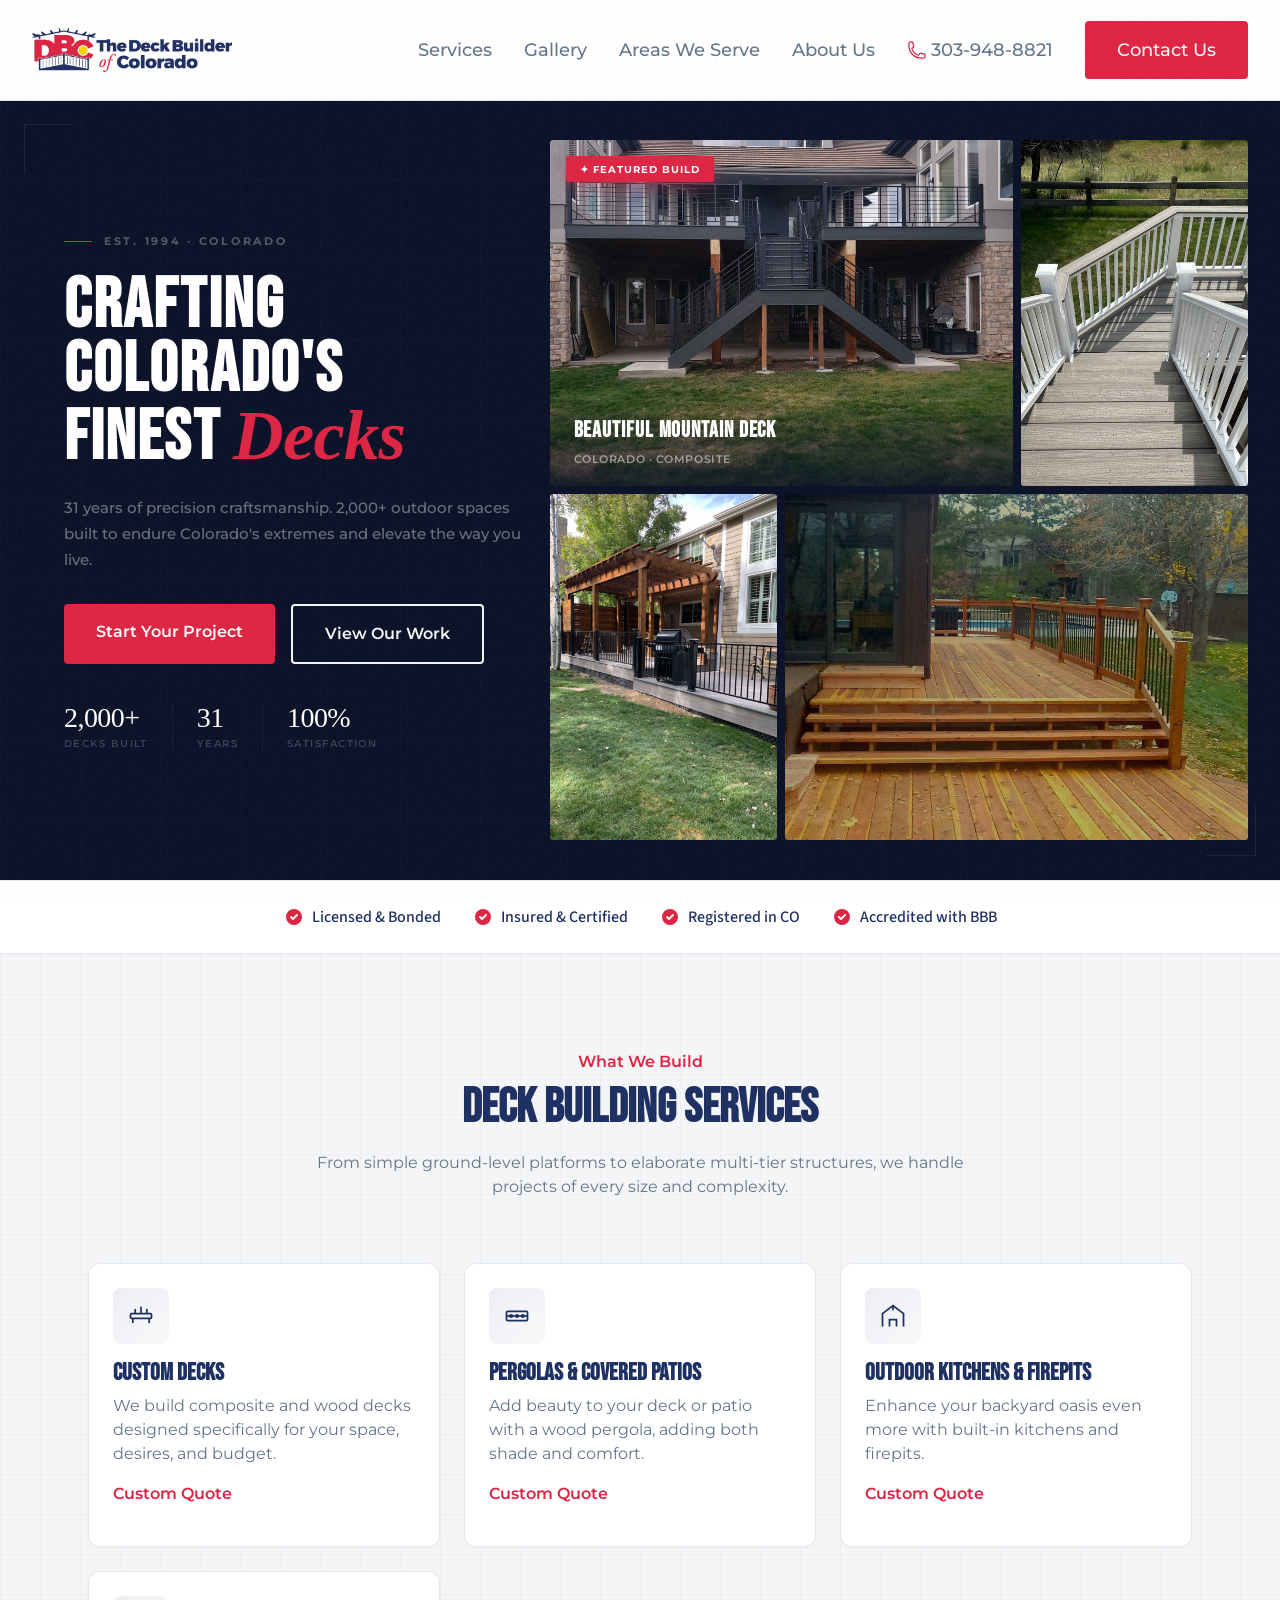
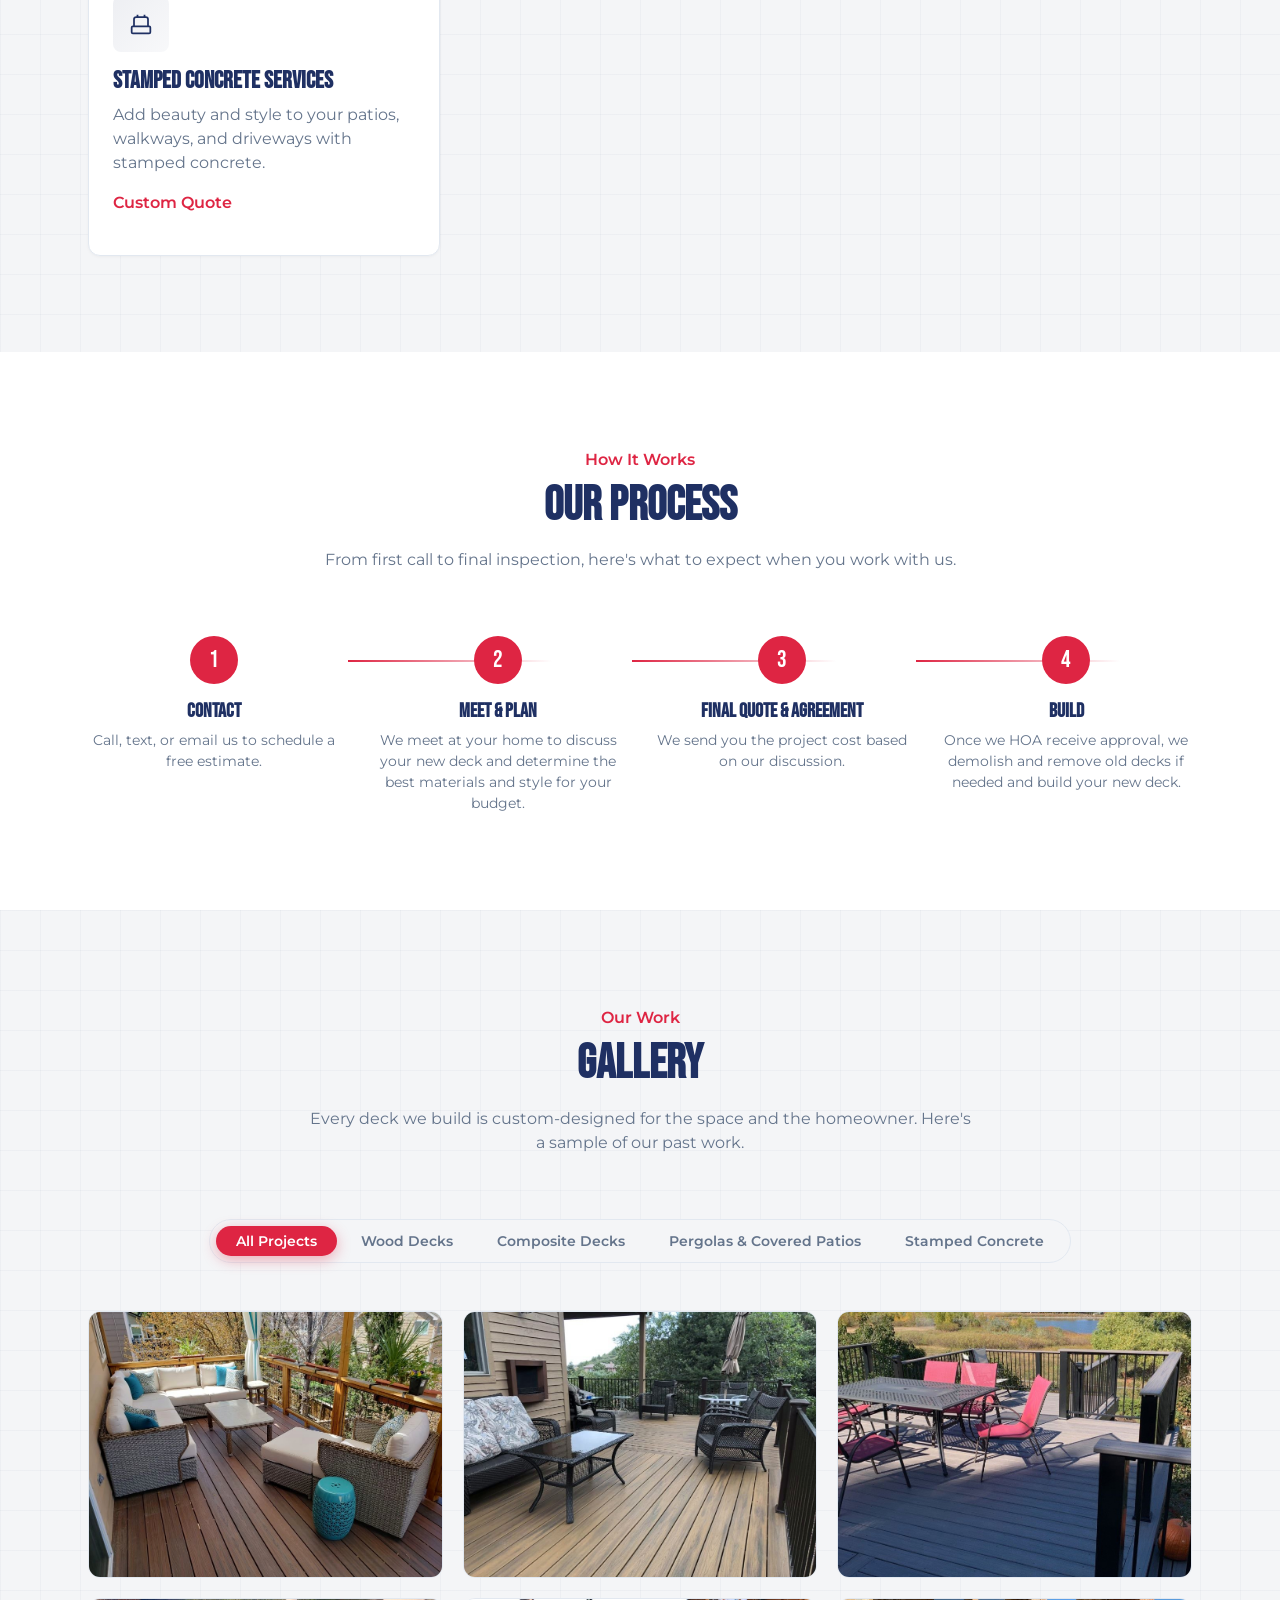
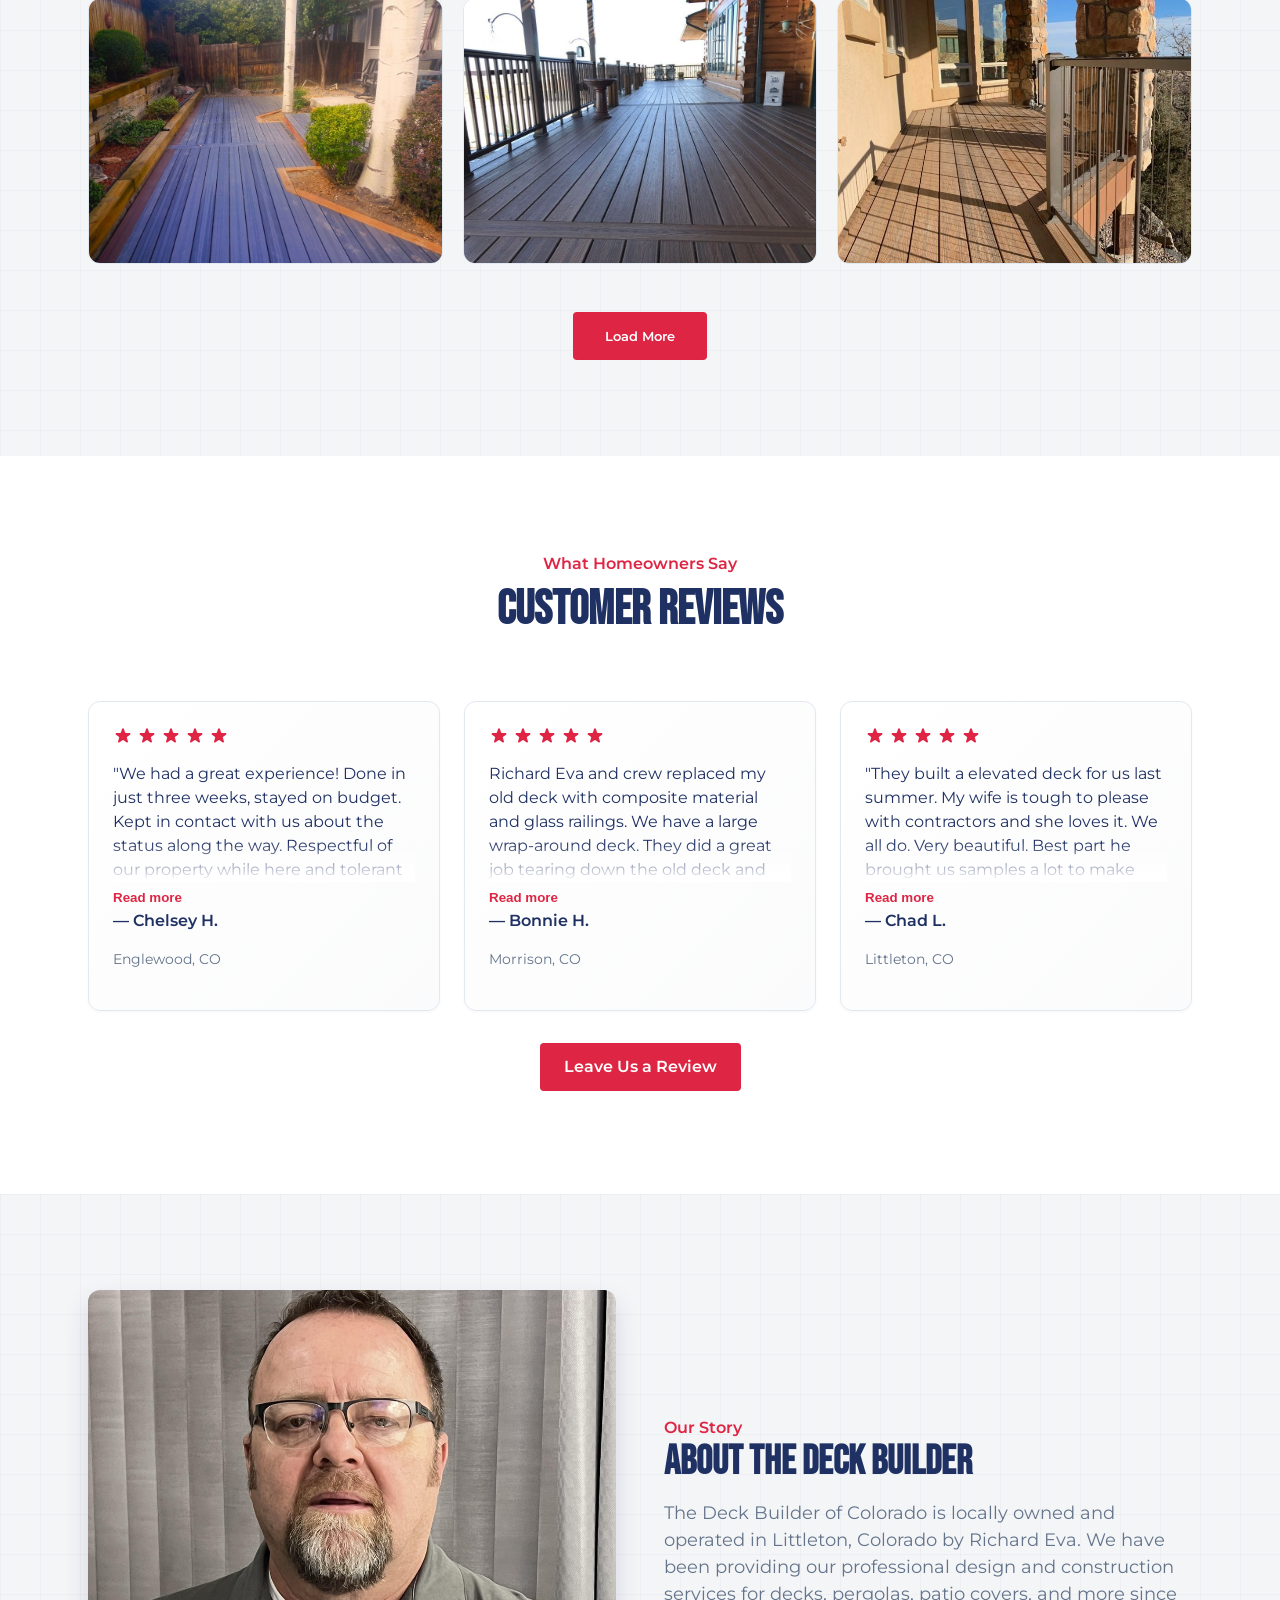
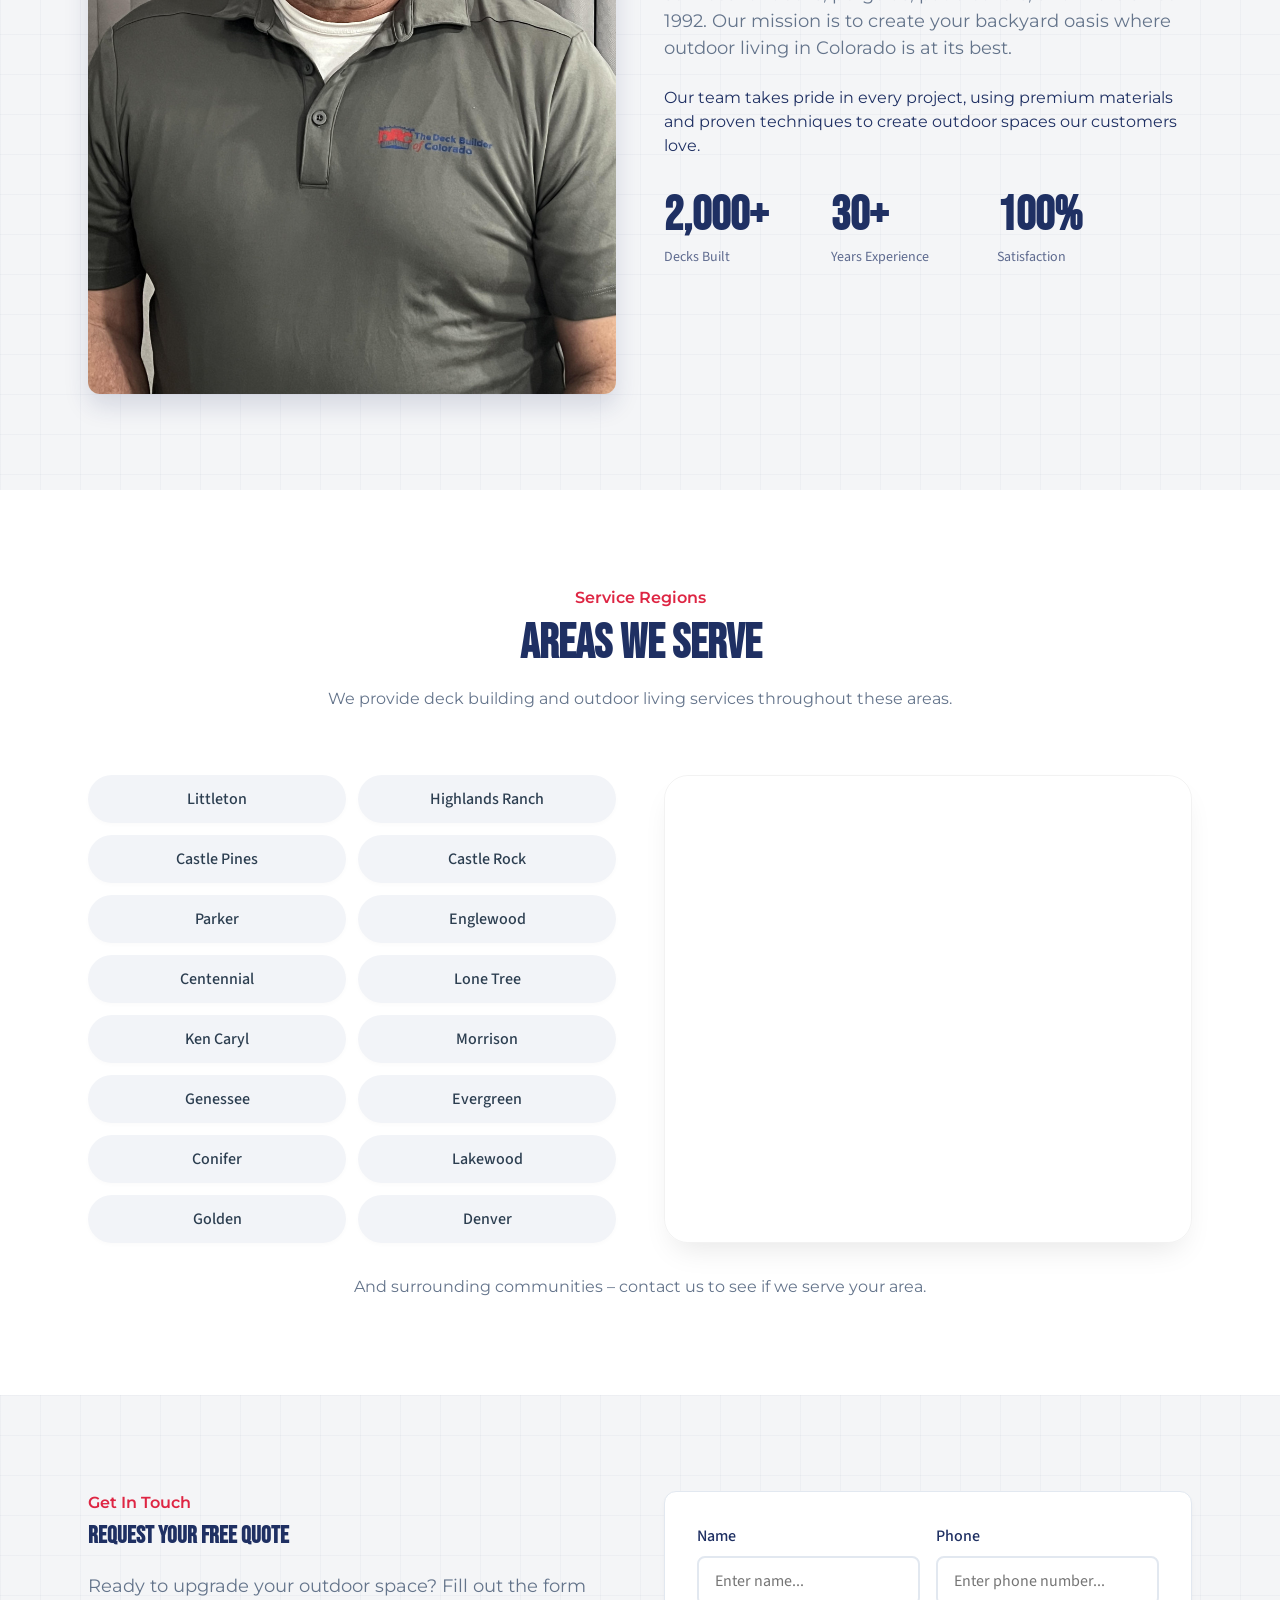
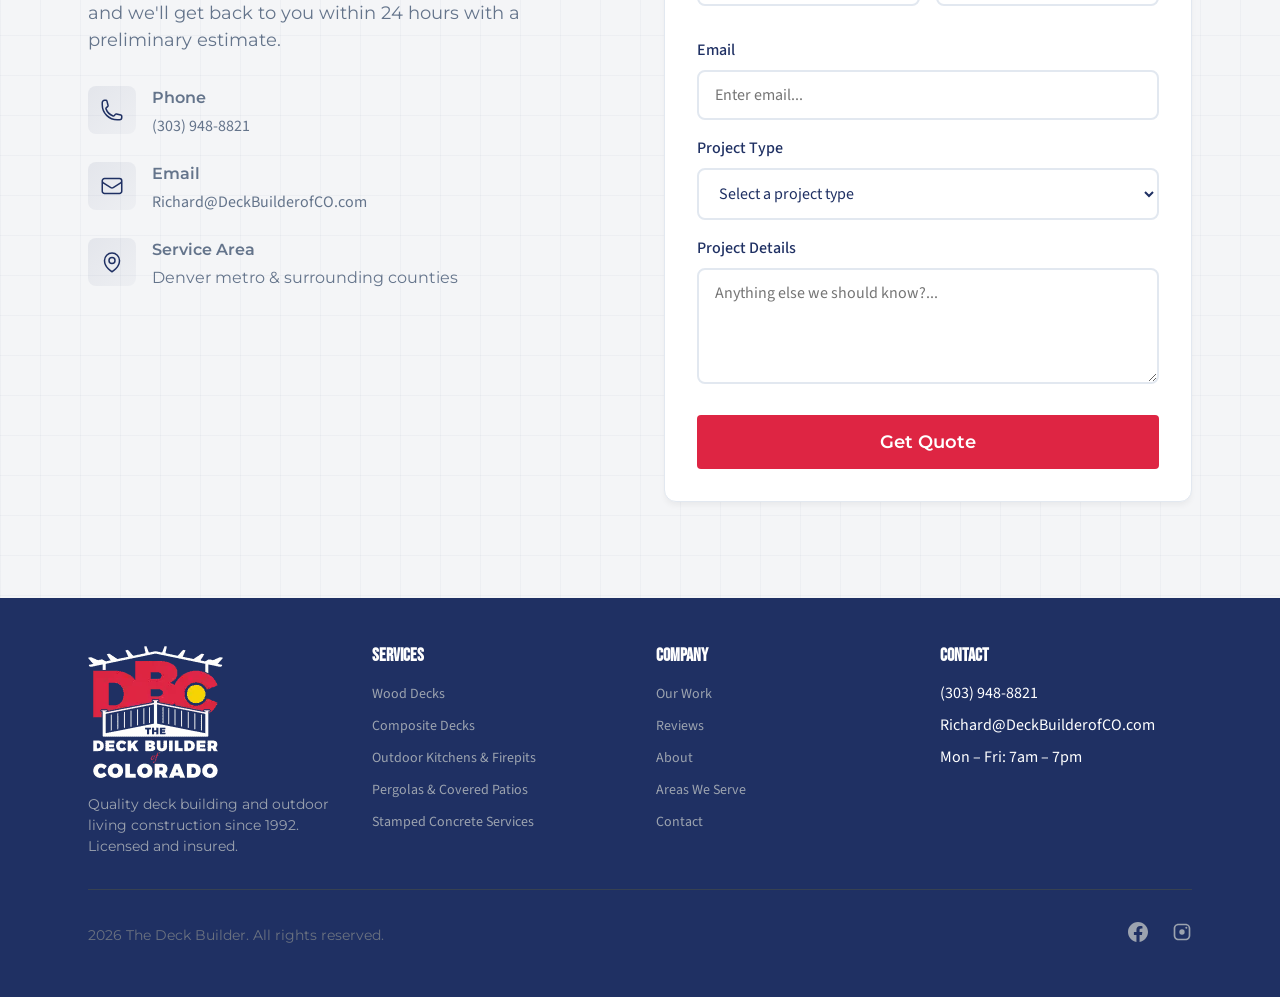
==== index.html @ 2708cd69 "work" ====
<!DOCTYPE html>
<html lang="en">

<head>
    <meta charset="UTF-8">
    <meta name="viewport" content="width=device-width, initial-scale=1.0">
    <title>The Deck Builder | Custom Deck Construction</title>

    <!-- Fonts -->
    <link rel="preconnect" href="https://fonts.googleapis.com">
    <link rel="preconnect" href="https://fonts.gstatic.com" crossorigin>
    <link
        href="https://fonts.googleapis.com/css2?family=Bebas+Neue&family=Source+Sans+3:wght@400;500;600;700&family=Montserrat:wght@100;200;300;400;500;600;700;800;900&display=swap"
        rel="stylesheet">

    <!-- Modular CSS -->
    <link rel="stylesheet" href="./css/base.css">
    <link rel="stylesheet" href="./css/components.css">
    <link rel="stylesheet" href="./css/layout.css">
    <link rel="stylesheet" href="./css/hero.css">

    <!-- Components -->
    <script src="./components/Navbar.js"></script>
    <script src="./components/Footer.js"></script>
    <script src="./components/Contact.js"></script>
    <script src="./components/Gallery.js"></script>
    <script src="./components/Testimonials.js"></script>

    <!-- Scripts -->
    <script src="./scripts/InitMobileMenuFunctionality.js"></script>
    <script src="./scripts/InitScrollAnimations.js"></script>
    <script src="./scripts/Projects.js"></script>
    <script src="./scripts/GalleryControls.js"></script>
    <script src="./scripts/TestimonialControls.js"></script>

    <!-- Google tag (gtag.js) -->
    <script async src="https://www.googletagmanager.com/gtag/js?id=AW-798596772"></script>
    <script>
        window.dataLayer = window.dataLayer || [];
        function gtag(){dataLayer.push(arguments);}
        gtag('js', new Date());

        gtag('config', 'AW-798596772');
    </script>

    <script src="./scripts/google_tags/ReportConversion.js"></script>
</head>

<body>
    <div class="noise-overlay" aria-hidden="true"></div>

    <site-navbar></site-navbar>

    <!-- ═══ GALLERY HERO ═══ -->
    <section class="hero">
        <div class="hero-corner hero-corner--tl"></div>
        <div class="hero-corner hero-corner--br"></div>

        <div class="hero-mobile-bg">
            <img src="../images/banner-COMPRESSED.jpg" alt="">
        </div>

        <div class="hero-left">
            <div class="hero-content">
                <p class="hero-tag">EST. 1994 · COLORADO</p>
                <h1>CRAFTING<br>COLORADO'S<br>FINEST <em>Decks</em></h1>
                <p class="hero-desc">31 years of precision craftsmanship. 2,000+ outdoor
                    spaces built to endure Colorado's extremes and elevate the way you live.</p>
                <div class="buttons">
                    <a href="#contact" class="btn-primary">Start Your Project</a>
                    <a href="#gallery" class="btn-secondary" id="view-our-work">View Our Work</a>

                    <!-- Show phone number on mobile -->
                    <a
                        href="tel:+13039488821" 
                        class="btn-secondary mobile-phone-cta"
                        onclick="return gtag_report_conversion('tel:+13039488821');"
                    >
                        303-948-8821
                    </a>
                </div>
                <div class="hero-stats">
                    <div class="hero-stat">
                        <span class="hero-stat-num">2,000+</span>
                        <span class="hero-stat-label">Decks Built</span>
                    </div>
                    <div class="hero-stat">
                        <span class="hero-stat-num">31</span>
                        <span class="hero-stat-label">Years</span>
                    </div>
                    <div class="hero-stat">
                        <span class="hero-stat-num">100%</span>
                        <span class="hero-stat-label">Satisfaction</span>
                    </div>
                </div>
            </div>
        </div>

        <!-- Right: Still Image Mosaic -->
        <div class="hero-gallery">
            <!-- 1 — Featured (wide, top-left) -->
            <div class="hero-gallery-item">
                <img src="./images/projects/compositedeck-project8.1.jpg" alt="Featured deck build" loading="eager">
                <div class="gallery-caption">
                    <h3>Beautiful Mountain Deck</h3>
                    <span>Colorado · Composite</span>
                </div>
            </div>

            <!-- 2 — Small top-right -->
            <div class="hero-gallery-item">
                <img src="./images/projects/wooddeck-project2.4.jpeg" alt="Outdoor living space" loading="eager">
                <div class="gallery-caption">
                    <h3>Beautiful White Deck</h3>
                    <span>Colorado</span>
                </div>
            </div>

            <!-- 3 — Small bottom-left -->
            <div class="hero-gallery-item">
                <img src="./images/projects/pergola-project1.1.jpeg" alt="Premium deck project" loading="eager">
                <div class="gallery-caption">
                    <h3>Cozy Pergola</h3>
                    <span>Colorado</span>
                </div>
            </div>

            <!-- 4 — Wide bottom-right -->
            <div class="hero-gallery-item">
                <img src="./images/projects/wooddeck-project4.1.jpg" alt="Multi-level deck" loading="eager">
                <div class="gallery-caption">
                    <h3>Beautiful Deck</h3>
                    <span>Colorado · Warm</span>
                </div>
            </div>
        </div>
    </section>

    <!-- Trust Bar -->
    <section class="trust-bar">
        <div class="container trust-bar-inner">
            <div class="trust-item"><svg fill="currentColor" viewBox="0 0 20 20">
                    <path fill-rule="evenodd"
                        d="M10 18a8 8 0 100-16 8 8 0 000 16zm3.707-9.293a1 1 0 00-1.414-1.414L9 10.586 7.707 9.293a1 1 0 00-1.414 1.414l2 2a1 1 0 001.414 0l4-4z"
                        clip-rule="evenodd" />
                </svg><span>Licensed &amp; Bonded</span></div>
            <div class="trust-item"><svg fill="currentColor" viewBox="0 0 20 20">
                    <path fill-rule="evenodd"
                        d="M10 18a8 8 0 100-16 8 8 0 000 16zm3.707-9.293a1 1 0 00-1.414-1.414L9 10.586 7.707 9.293a1 1 0 00-1.414 1.414l2 2a1 1 0 001.414 0l4-4z"
                        clip-rule="evenodd" />
                </svg><span>Insured & Certified</span></div>
            <div class="trust-item"><svg fill="currentColor" viewBox="0 0 20 20">
                    <path fill-rule="evenodd"
                        d="M10 18a8 8 0 100-16 8 8 0 000 16zm3.707-9.293a1 1 0 00-1.414-1.414L9 10.586 7.707 9.293a1 1 0 00-1.414 1.414l2 2a1 1 0 001.414 0l4-4z"
                        clip-rule="evenodd" />
                </svg><span>Registered in CO</span></div>
            <div class="trust-item"><svg fill="currentColor" viewBox="0 0 20 20">
                    <path fill-rule="evenodd"
                        d="M10 18a8 8 0 100-16 8 8 0 000 16zm3.707-9.293a1 1 0 00-1.414-1.414L9 10.586 7.707 9.293a1 1 0 00-1.414 1.414l2 2a1 1 0 001.414 0l4-4z"
                        clip-rule="evenodd" />
                </svg><span>Accredited with BBB</span></div>
        </div>
    </section>

    <!-- Services -->
    <section id="services" class="section section-pattern">
        <div class="container">
            <div class="section-header" data-animate>
                <p>What We Build</p>
                <h2>Deck Building Services</h2>
                <p>From simple ground-level platforms to elaborate multi-tier structures, we handle projects of every
                    size and complexity.</p>
            </div>
            <div class="services-grid">
                <div class="card" data-animate>
                    <div class="card-icon"><svg fill="none" stroke="currentColor" stroke-width="1.5"
                            viewBox="0 0 24 24">
                            <rect x="3" y="10" width="18" height="4" rx="1" />
                            <path d="M5 14v4M19 14v4M7 10V6M12 10V4M17 10V6" />
                        </svg></div>
                    <h3>Custom Decks</h3>
                    <p>We build composite and wood decks designed specifically for your space, desires, and budget.</p>
                    <p class="price">Custom Quote</p>
                </div>
                <div class="card" data-animate>
                    <div class="card-icon"><svg fill="none" stroke="currentColor" stroke-width="1.5"
                            viewBox="0 0 24 24">
                            <rect x="3" y="8" width="18" height="8" rx="1" />
                            <path d="M3 12h18" />
                            <circle cx="7" cy="12" r="1" />
                            <circle cx="12" cy="12" r="1" />
                            <circle cx="17" cy="12" r="1" />
                        </svg></div>
                    <h3>Pergolas & Covered Patios</h3>
                    <p>Add beauty to your deck or patio with a wood pergola, adding both shade and comfort.</p>
                    <p class="price">Custom Quote</p>
                </div>
                <div class="card" data-animate>
                    <div class="card-icon"><svg fill="none" stroke="currentColor" stroke-width="1.5"
                            viewBox="0 0 24 24">
                            <path d="M3 21V10l9-7 9 7v11" />
                            <path d="M9 21v-6h6v6" />
                            <path d="M12 3v4" />
                        </svg></div>
                    <h3>Outdoor Kitchens & Firepits</h3>
                    <p>Enhance your backyard oasis even more with built-in kitchens and firepits.</p>
                    <p class="price">Custom Quote</p>
                </div>
                <div class="card" data-animate>
                    <div class="card-icon"><svg fill="none" stroke="currentColor" stroke-width="1.5"
                            viewBox="0 0 24 24">
                            <rect x="4" y="14" width="16" height="6" rx="1" />
                            <path d="M6 14V8a2 2 0 012-2h8a2 2 0 012 2v6" />
                            <path d="M9 6V4M15 6V4" />
                        </svg></div>
                    <h3>Stamped Concrete Services</h3>
                    <p>Add beauty and style to your patios, walkways, and driveways with stamped concrete.</p>
                    <p class="price">Custom Quote</p>
                </div>
                
            </div>
        </div>
    </section>

    <!-- Process -->
    <section id="process" class="section bg-white">
        <div class="container">
            <div class="section-header" data-animate>
                <p>How It Works</p>
                <h2>Our Process</h2>
                <p>From first call to final inspection, here's what to expect when you work with us.</p>
            </div>
            <div class="process-grid">
                <div class="process-step" data-animate>
                    <div class="step-number">1</div>
                    <h3>Contact</h3>
                    <p>Call, text, or email us to schedule a free estimate.</p>
                </div>
                <div class="process-step" data-animate>
                    <div class="step-number">2</div>
                    <h3>Meet & Plan</h3>
                    <p>We meet at your home to discuss your new deck and determine the best materials and style for your budget.</p>
                </div>
                <div class="process-step" data-animate>
                    <div class="step-number">3</div>
                    <h3>Final Quote & Agreement</h3>
                    <p>We send you the project cost based on our discussion.</p>
                </div>
                <div class="process-step" data-animate>
                    <div class="step-number">4</div>
                    <h3>Build</h3>
                    <p>Once we HOA receive approval, we demolish and remove old decks if needed and build your new deck.</p>
                </div>
            </div>
        </div>
    </section>

     <site-gallery 
        filters="all" 
        gallery-title="Our Work" 
        gallery-subtitle="Gallery"
        gallery-description="Every deck we build is custom-designed for the space and the homeowner. Here's a sample of our past work."
    ></site-gallery>

    <!-- Testimonials -->
    <testimonial-section></testimonial-section>

    <!-- About -->
    <section id="about" class="section section-pattern">
        <div class="container">
            <div class="about-grid">
                <div class="about-image" data-animate>
                    <img src="./images/richard-eva.jpg"
                        alt="Team building a deck" loading="lazy">
                </div>
                <div class="about-content" data-animate>
                    <p style="color:var(--accent);font-weight:600;">Our Story</p>
                    <h2 style="font-size:2.5rem;margin-bottom:1rem;">About The Deck Builder</h2>
                    <p style="font-size:1.125rem;color:var(--muted);margin-bottom:1.5rem;">
                        The Deck Builder of Colorado is locally owned and operated in Littleton, Colorado by Richard Eva. We have been providing
                        our professional design and construction services for decks, pergolas, patio covers, and more since 1992. Our mission is
                        to create your backyard oasis where outdoor living in Colorado is at its best.
                    </p>
                    <p>Our team takes pride in every project, using premium materials and proven techniques to create
                        outdoor spaces our customers love.</p>
                    <div class="stats stats--dark" style="justify-content:flex-start;margin-top:2rem;">
                        <div class="stat">
                            <div class="stat-number">2,000+</div>
                            <div class="stat-label">Decks Built</div>
                        </div>
                        <div class="stat">
                            <div class="stat-number">30+</div>
                            <div class="stat-label">Years Experience</div>
                        </div>
                        <div class="stat">
                            <div class="stat-number">100%</div>
                            <div class="stat-label">Satisfaction</div>
                        </div>
                    </div>
                </div>
            </div>
        </div>
    </section>

    <!-- Areas We Serve -->
    <section id="areas" class="section bg-white">
        <div class="container">
            <div class="section-header" data-animate>
                <p>Service Regions</p>
                <h2>Areas We Serve</h2>
                <p>We provide deck building and outdoor living services throughout these areas.</p>
            </div>
            <div class="areas-grid">
                <!-- Left column: location pills -->
                <div class="areas-list" data-animate>
                    <div class="area-item">Littleton</div>
                    <div class="area-item">Highlands Ranch</div>
                    <div class="area-item">Castle Pines</div>
                    <div class="area-item">Castle Rock</div>
                    <div class="area-item">Parker</div>
                    <div class="area-item">Englewood</div>
                    <div class="area-item">Centennial</div>
                    <div class="area-item">Lone Tree</div>
                    <div class="area-item">Ken Caryl</div>
                    <div class="area-item">Morrison</div>
                    <div class="area-item">Genessee</div>
                    <div class="area-item">Evergreen</div>
                    <div class="area-item">Conifer</div>
                    <div class="area-item">Lakewood</div>
                    <div class="area-item">Golden</div>
                    <div class="area-item">Denver</div>
                </div>
                <!-- Right column: map -->
                <div class="map-container" data-animate>
                    <iframe src="https://www.google.com/maps/d/embed?mid=1ZStWlYzusBwDp-_UAPpujmpU2DP-GTk&ehbc=2E312F&noprof=1" allowfullscreen loading="lazy"></iframe>
                </div>
            </div>
            <p class="text-center text-muted" style="margin-top:2rem;">And surrounding communities – contact us to see if we serve your area.</p>
        </div>
    </section>

    <!-- Contact -->
    <section id="contact" class="section section-pattern">
        <site-contact></site-contact>
    </section>

    <site-footer></site-footer>
</body>

</html>
---- css/base.css ----
/* ============================================================
   BASE.CSS — Variables, Reset, Typography
   ============================================================ */

:root {
    --bg: #F4F5F7;
    --fg: #1F3063;
    --muted: #64748B;
    --accent: #DE2543;
    --accent-hover: #B81E38;
    --card: #FFFFFF;
    --border: #E2E8F0;
    --blue-dark: #1F3063;
    --blue-darker: #0F1A3D;
    --red: #DE2543;

    --font-display: 'Bebas Neue', sans-serif;
    --font-body: 'Source Sans 3', sans-serif;
    --font-ui: 'Montserrat', sans-serif;
}

*,
*::before,
*::after {
    box-sizing: border-box;
    margin: 0;
    padding: 0;
}

html {
    scroll-behavior: smooth;
}

body {
    font-family: var(--font-body);
    background: var(--bg);
    color: var(--fg);
    line-height: 1.5;
    -webkit-font-smoothing: antialiased;
}

a {
    text-decoration: none;
    color: inherit;
}

img {
    max-width: 100%;
    display: block;
}

ul {
    list-style: none;
}

/* Typography */
h1,
h2,
h3,
h4 {
    font-family: var(--font-display);
    line-height: 1.1;
}

p {
    font-family: var(--font-ui);
}

/* Noise overlay */
.noise-overlay {
    position: fixed;
    inset: 0;
    pointer-events: none;
    z-index: 9999;
    opacity: 0.03;
    background-image: url("data:image/svg+xml,%3Csvg viewBox='0 0 256 256' xmlns='http://www.w3.org/2000/svg'%3E%3Cfilter id='noise'%3E%3CfeTurbulence type='fractalNoise' baseFrequency='0.9' numOctaves='4' stitchTiles='stitch'/%3E%3C/filter%3E%3Crect width='100%25' height='100%25' filter='url(%23noise)'/%3E%3C/svg%3E");
}

/* Patterns */
.grid-pattern {
    background-image: linear-gradient(rgba(255, 255, 255, .03) 1px, transparent 1px), linear-gradient(90deg, rgba(255, 255, 255, .03) 1px, transparent 1px);
    background-size: 50px 50px;
}

.section-pattern {
    background-image: linear-gradient(rgba(31, 48, 99, .03) 1px, transparent 1px), linear-gradient(90deg, rgba(31, 48, 99, .03) 1px, transparent 1px);
    background-size: 40px 40px;
}

/* Utilities */
.container {
    max-width: 1152px;
    margin: 0 auto;
    padding: 0 1rem;
}

@media (min-width: 640px) {
    .container {
        padding: 0 1.5rem;
    }
}

.text-center {
    text-align: center;
}

.text-muted {
    color: var(--muted);
}

.bg-white {
    background-color: var(--card);
}

.relative {
    position: relative;
}

/* Scroll animation */
[data-animate] {
    opacity: 0;
}

[data-animate].visible {
    animation: fadeInUp .6s ease-out forwards;
}

@keyframes fadeInUp {
    from {
        opacity: 0;
        transform: translateY(30px);
    }

    to {
        opacity: 1;
        transform: translateY(0);
    }
}

@keyframes scaleIn {
    from {
        opacity: 0;
        transform: scale(.95);
    }

    to {
        opacity: 1;
        transform: scale(1);
    }
}
---- css/components.css ----
/* ============================================================
   COMPONENTS.CSS — Buttons, Cards, Forms, Modal, Stats
   ============================================================ */

/* --- Buttons --- */
.btn-primary,
.btn-secondary {
    display: inline-block;   /* add this */
    text-decoration: none;
    padding: 16px 32px;
    font-weight: 600;
    border-radius: 4px;
    transition: all .3s cubic-bezier(.4, 0, .2, 1);
    cursor: pointer;
    border: none;
    font-family: var(--font-ui);
}

.btn-primary {
    background: var(--red);
    color: #fff;
    position: relative;
    overflow: hidden;
}

.btn-primary::before {
    content: '';
    position: absolute;
    top: 0;
    left: -100%;
    width: 100%;
    height: 100%;
    background: linear-gradient(90deg, transparent, rgba(255, 255, 255, .2), transparent);
    transition: left .5s;
}

.btn-primary:hover {
    transform: translateY(-2px);
    box-shadow: 0 10px 40px rgba(222, 37, 67, .4);
}

.btn-primary:hover::before {
    left: 100%;
}

.btn-secondary {
    background: transparent;
    color: var(--bg);
    border: 2px solid var(--bg);
}

.btn-secondary:hover {
    background: var(--bg);
    color: var(--blue-dark);
    transform: translateY(-2px);
}

/* --- Card --- */
.card {
    background: var(--card);
    border: 1px solid var(--border);
    border-radius: .75rem;
    padding: 1.5rem;
    box-shadow: 0 1px 3px rgba(0, 0, 0, .04);
    transition: transform .3s ease, box-shadow .3s ease;
}

.card:hover {
    transform: translateY(-4px);
    box-shadow: 0 12px 24px rgba(31, 48, 99, .1);
}

.card-icon {
    width: 3.5rem;
    height: 3.5rem;
    border-radius: .5rem;
    background: linear-gradient(135deg, rgba(31, 48, 99, .08), rgba(31, 48, 99, .03));
    display: flex;
    align-items: center;
    justify-content: center;
    margin-bottom: 1rem;
}

.card-icon svg {
    width: 1.75rem;
    height: 1.75rem;
    color: var(--fg);
}

.card h3 {
    font-size: 1.5rem;
    margin-bottom: .5rem;
}

.card p {
    color: var(--muted);
    margin-bottom: 1rem;
}

.card .price {
    color: var(--accent);
    font-weight: 600;
}

/* --- Stats --- */
.stats {
    display: grid;
    grid-template-columns: repeat(3, 1fr);
    max-width: 500px;
    margin-top: 64px;
}

.stat-number {
    font-family: var(--font-display);
    font-size: 2.5rem;
    font-weight: 600;
    line-height: 1.1;
    color: var(--bg);
}

.stat-label {
    font-size: .875rem;
    opacity: .6;
    margin-top: 4px;
    color: var(--bg);
}

@media (min-width: 768px) {
    .stat-number {
        font-size: 3rem;
    }
}

/* Variant: dark text stats (About section) */
.stats--dark .stat-number,
.stats--dark .stat-label {
    color: var(--fg);
}

.stats--dark .stat-label {
    opacity: .7;
}

/* --- Form --- */
.quote-form {
    background: var(--card);
    border: 1px solid var(--border);
    border-radius: .75rem;
    padding: 1.5rem;
    box-shadow: 0 4px 6px -1px rgba(0, 0, 0, .05);
}

@media (min-width: 640px) {
    .quote-form {
        padding: 2rem;
    }
}

.form-row {
    display: grid;
    gap: 1rem;
    margin-bottom: 1rem;
}

@media (min-width: 640px) {
    .form-row {
        grid-template-columns: 1fr 1fr;
    }
}

.form-group {
    margin-bottom: 1rem;
}

.form-group label {
    display: block;
    font-weight: 500;
    margin-bottom: .5rem;
}

.form-input {
    width: 100%;
    padding: .75rem 1rem;
    border: 2px solid var(--border);
    border-radius: .5rem;
    background: var(--card);
    font-family: inherit;
    font-size: 1rem;
    color: var(--fg);
    transition: border-color .2s, box-shadow .2s;
}

.form-input:focus {
    outline: none;
    border-color: var(--fg);
    box-shadow: 0 0 0 3px rgba(31, 48, 99, .1);
}

.form-submit {
    width: 100%;
    padding: 1rem;
    font-size: 1.125rem;
    margin-top: .5rem;
}

.form-note {
    text-align: center;
    color: var(--muted);
    font-size: .875rem;
    margin-top: 1rem;
}

/* --- Modal --- */
.modal-overlay {
    position: fixed;
    inset: 0;
    z-index: 100;
    background: rgba(0, 0, 0, .5);
    display: none;
    align-items: center;
    justify-content: center;
    padding: 1rem;
}

.modal-overlay.active {
    display: flex;
}

.modal-content {
    background: var(--card);
    border-radius: .75rem;
    padding: 2rem;
    max-width: 28rem;
    width: 100%;
    text-align: center;
    animation: scaleIn .5s ease-out forwards;
}

.modal-icon {
    width: 4rem;
    height: 4rem;
    border-radius: 50%;
    background: #dcfce7;
    display: flex;
    align-items: center;
    justify-content: center;
    margin: 0 auto 1rem;
}

.modal-icon svg {
    width: 2rem;
    height: 2rem;
    color: #16a34a;
}

.modal-content h3 {
    font-size: 1.5rem;
    margin-bottom: .5rem;
}

.modal-content p {
    color: var(--muted);
    margin-bottom: 1.5rem;
}
---- css/layout.css ----
/* ============================================================
   LAYOUT.CSS — Nav, Mobile Menu, Section Shell, Trust Bar,
                Process, Testimonials, About, Areas, Contact, Footer
   ============================================================ */

/* --- Nav --- */
.nav {
    position: fixed;
    top: 0;
    left: 0;
    right: 0;
    z-index: 99;
    background: rgba(255, 255, 255, .95);
    backdrop-filter: blur(8px);
    border-bottom: 1px solid var(--border);
}

.nav-inner {
    display: flex;
    align-items: center;
    justify-content: space-between;
    height: 100px;
    max-width: 1600px;
    margin: 0 auto;
    padding: 0 2rem;
}

.logo {
    display: flex;
    align-items: center;
    gap: .5rem;
}

.logo img {
    width: 200px;
}

.nav-links {
    display: none;
    align-items: center;
    gap: 2rem;
    font-family: var(--font-ui);
}

.nav-links a {
    color: var(--muted);
    font-weight: 500;
    font-size: 1.1rem;
    transition: color .2s;
}

.nav-links a:hover {
    color: var(--fg);
}

.nav-phone {
    display: flex;
    align-items: center;
    gap: .25rem;
    font-weight: 500;
    font-size: 1.1rem;
}

.nav-phone svg {
    width: 1.25rem;
    height: 1.25rem;
    color: var(--accent);
}

@media (min-width: 1200px) {
    .nav-links {
        display: flex;
    }
    .mobile-menu-btn {
        display: none;
    }
    .mobile-menu {
        display: none;
    }
    .mobile-menu-btn {
        display: none !important;
    }
}

/* Dropdown */
.dropdown {
    position: relative;
    display: inline-block;
}

.dropdown-content {
    display: none;
    position: absolute;
    top: 100%;
    left: 0;
    background: var(--card);
    min-width: 220px;
    border: 1px solid var(--border);
    border-radius: .5rem;
    box-shadow: 0 8px 16px rgba(0, 0, 0, .1);
    padding: .5rem 0;
    z-index: 10;
}

.dropdown-content a {
    display: block;
    padding: .5rem 1rem;
    font-size: 1rem;
    color: var(--fg);
}

.dropdown-content a:hover {
    background: rgba(31, 48, 99, .05);
}

.dropdown:hover .dropdown-content {
    display: block;
}

/* Mobile menu button */
.mobile-menu-btn {
    display: block;
    padding: .5rem;
    border-radius: .5rem;
    background: transparent;
    border: none;
    cursor: pointer;
}

.mobile-menu-btn svg {
    width: 1.5rem;
    height: 1.5rem;
    color: var(--fg);
}

/* Mobile menu panel */
.mobile-menu {
    position: fixed;
    top: 0;
    right: 0;
    bottom: 0;
    width: 18rem;
    background: #fff;
    z-index: 99;
    box-shadow: -10px 0 25px rgba(0, 0, 0, .1);
    padding: 1.5rem;
    transform: translateX(100%);
    transition: transform .3s ease;
}

.mobile-menu.open {
    transform: translateX(0);
}

.mobile-menu-close {
    position: absolute;
    top: 1rem;
    right: 1rem;
    padding: .5rem;
    border-radius: .5rem;
    background: transparent;
    border: none;
    cursor: pointer;
}

.mobile-menu-close svg {
    width: 1.5rem;
    height: 1.5rem;
    color: var(--fg);
}

.mobile-menu nav {
    margin-top: 3rem;
    display: flex;
    flex-direction: column;
    gap: 1rem;
}

.mobile-menu nav a {
    padding: .5rem 0;
    border-bottom: 1px solid var(--border);
    font-size: 1.125rem;
    display: block;
}

/* --- Section Shell --- */
.section {
    padding: 4rem 0;
}

@media (min-width: 640px) {
    .section {
        padding: 6rem 0;
    }
}

.section-header {
    text-align: center;
    margin-bottom: 3rem;
}

@media (min-width: 640px) {
    .section-header {
        margin-bottom: 4rem;
    }
}

.section-header>p:first-child {
    color: var(--accent);
    font-weight: 600;
    margin-bottom: .5rem;
}

.section-header h2 {
    font-size: 2.5rem;
    margin-bottom: 1rem;
}

@media (min-width: 640px) {
    .section-header h2 {
        font-size: 3rem;
    }
}

.section-header>p:last-child {
    color: var(--muted);
    max-width: 42rem;
    margin: 0 auto;
}

/* --- Trust Bar --- */
.trust-bar {
    background: #fff;
    border-top: 1px solid var(--border);
    border-bottom: 1px solid var(--border);
    padding: 1.5rem 0;
}

.trust-bar-inner {
    display: flex;
    flex-wrap: wrap;
    justify-content: center;
    gap: 2rem;
}

@media (max-width: 900px) {
    .trust-bar {
        display: none;
    }
}

.trust-item {
    display: flex;
    align-items: center;
    gap: .5rem;
    font-weight: 500;
    color: var(--fg);
}

.trust-item svg {
    width: 1.25rem;
    height: 1.25rem;
    color: var(--accent);
}

/* --- Services Grid --- */
.services-grid {
    display: grid;
    gap: 1.5rem;
}

@media (min-width: 640px) {
    .services-grid {
        grid-template-columns: repeat(2, 1fr);
    }
}

@media (min-width: 1024px) {
    .services-grid {
        grid-template-columns: repeat(3, 1fr);
    }
}

/* --- Gallery --- */

/* Filter bar: unified pill container */
.filter-bar {
    display: flex;
    flex-wrap: wrap;
    justify-content: center;
    gap: .25rem;
    margin-bottom: 3rem;
    padding: .375rem;
    background: var(--bg);
    border: 1px solid var(--border);
    border-radius: 9999px;
    width: fit-content;
    margin-left: auto;
    margin-right: auto;
}

.filter-btn {
    padding: .5rem 1.25rem;
    border-radius: 9999px;
    font-family: var(--font-ui);
    font-size: .875rem;
    font-weight: 600;
    border: none;
    background: transparent;
    color: var(--muted);
    cursor: pointer;
    transition: background .25s ease, color .25s ease, box-shadow .25s ease;
    white-space: nowrap;
    line-height: 1;
}

.filter-btn.active {
    background: var(--accent);
    color: #fff;
    box-shadow: 0 4px 14px rgba(222, 37, 67, .35);
}

.filter-btn:hover:not(.active) {
    color: var(--fg);
    background: rgba(31, 48, 99, .07);
}

/* Load more */
.gallery-load-more button {
    margin: 3rem auto 0;
    display: block;
}

/* ── Uniform gallery grid ── */
.gallery-grid {
    display: grid;
    grid-template-columns: 1fr;
    gap: 1.25rem;
}

@media (min-width: 640px) {
    .gallery-grid {
        grid-template-columns: repeat(2, 1fr);
    }
}

@media (min-width: 1024px) {
    .gallery-grid {
        grid-template-columns: repeat(3, 1fr);
    }
}

/* ── Gallery item base ── */
.gallery-item {
    cursor: pointer;
    overflow: hidden;
    border-radius: .75rem;
    background: var(--card);
    border: 1px solid var(--border);
    position: relative;
    transition: transform .3s, box-shadow .3s;
}

.gallery-item:hover {
    transform: translateY(-4px);
    box-shadow: 0 12px 28px rgba(31, 48, 99, .12);
}

/* ── Image wrapper ── */
.gallery-img-wrapper {
    aspect-ratio: 4/3;
    overflow: hidden;
    background: #e2e8f0;
}

.gallery-img-wrapper img {
    width: 100%;
    height: 100%;
    object-fit: cover;
    transition: transform .45s ease;
}

.gallery-item:hover img {
    transform: scale(1.07);
}

/* ── Overlay info panel ── */
.gallery-info {
    position: absolute;
    bottom: 0;
    left: 0;
    right: 0;
    padding: 1.25rem 1.25rem 1rem;
    background: linear-gradient(
        to top,
        rgba(15, 26, 61, .88) 0%,
        rgba(15, 26, 61, .5)  55%,
        transparent           100%
    );
    color: #fff;
    opacity: 0;
    transform: translateY(6px);
    transition: opacity .3s ease, transform .3s ease;
}

.gallery-item:hover .gallery-info {
    opacity: 1;
    transform: translateY(0);
}

.gallery-info h3 {
    font-size: 1.125rem;
    color: #fff;
    margin-bottom: .25rem;
}

.gallery-meta {
    display: flex;
    justify-content: space-between;
    font-size: .875rem;
    color: rgba(255, 255, 255, .7);
}

/* --- Process --- */
.process-grid {
    display: grid;
    gap: 2rem;
}

@media (min-width: 640px) {
    .process-grid {
        grid-template-columns: repeat(2, 1fr);
    }
}

@media (min-width: 1024px) {
    .process-grid {
        grid-template-columns: repeat(4, 1fr);
    }
}

.process-step {
    text-align: center;
    position: relative;
}

.process-step::after {
    content: '';
    position: absolute;
    top: 24px;
    left: calc(100% + 8px);
    width: calc(100% - 48px);
    height: 2px;
    background: linear-gradient(90deg, var(--accent), transparent);
    display: none;
}

@media (min-width: 1024px) {
    .process-step:not(:last-child)::after {
        display: block;
    }
}

.step-number {
    width: 3rem;
    height: 3rem;
    border-radius: 50%;
    background: var(--accent);
    color: #fff;
    font-family: var(--font-display);
    font-size: 1.5rem;
    display: flex;
    align-items: center;
    justify-content: center;
    margin: 0 auto 1rem;
}

.process-step h3 {
    font-size: 1.25rem;
    margin-bottom: .5rem;
}

.process-step p {
    color: var(--muted);
    font-size: .875rem;
}

/* --- Testimonials --- */
.testimonials-grid {
    display: grid;
    gap: 1.5rem;
}

@media (min-width: 768px) {
    .testimonials-grid {
        grid-template-columns: repeat(3, 1fr);
    }
}

.testimonial-card {
    background: linear-gradient(135deg, var(--card), rgba(31, 48, 99, .02));
    border: 1px solid var(--border);
    border-radius: .75rem;
    padding: 1.5rem;
    box-shadow: 0 1px 3px rgba(0, 0, 0, .04);
    transition: transform .3s, box-shadow .3s;
}

.testimonial-card:hover {
    transform: translateY(-4px);
    box-shadow: 0 12px 24px rgba(31, 48, 99, .1);
}

.stars {
    display: flex;
    gap: .25rem;
    margin-bottom: 1rem;
}

.stars svg {
    width: 1.25rem;
    height: 1.25rem;
    color: var(--accent);
}

.testimonial-card p {
    margin-bottom: 1rem;
}

.testimonial-card .author {
    font-weight: 600;
}

.testimonial-card .location {
    color: var(--muted);
    font-size: .875rem;
}
.testimonial-card .review-text {
    max-height: 120px;
    overflow: hidden;
    transition: max-height .4s ease;
    position: relative;
}

/* subtle fade at bottom */
.testimonial-card .review-text::after {
    content: "";
    position: absolute;
    bottom: 0;
    left: 0;
    right: 0;
    height: 40px;
    background: linear-gradient(to bottom, transparent, var(--card));
}

.testimonial-card.expanded .review-text {
    max-height: 1000px;
}

.testimonial-card.expanded .review-text::after {
    display: none;
}

.read-more-btn {
    background: none;
    border: none;
    color: var(--accent);
    font-weight: 600;
    cursor: pointer;
    padding: 0;
    margin-top: .5rem;
}

.testimonial-cta {
    text-align: center;
    margin-top: 2rem;
}

.leave-review-btn {
    display: inline-block;
    padding: 0.75rem 1.5rem;
    font-weight: 600;
}

/* --- About --- */
.about-grid {
    display: grid;
    gap: 3rem;
    align-items: center;
}

@media (min-width: 768px) {
    .about-grid {
        grid-template-columns: 1fr 1fr;
    }
}

.about-image img {
    width: 100%;
    border-radius: .75rem;
    box-shadow: 0 12px 24px rgba(31, 48, 99, .15);
}

/* --- Areas --- */
.areas-grid {
    display: grid;
    gap: 3rem;
    align-items: stretch;        /* ensures both columns have equal height */
}

@media (min-width: 768px) {
    .areas-grid {
        grid-template-columns: 1fr 1fr;  /* left list, right map */
    }
}

/* Location list: exact two columns, consistent pill sizing */
.areas-list {
    display: grid;
    grid-template-columns: repeat(2, 1fr);  /* two equal columns */
    gap: 0.75rem;
}

/* On very small screens, switch to one column for readability */
@media (max-width: 480px) {
    .areas-list {
        grid-template-columns: 1fr;
    }
}

/* Pill styling (no icon) */
.area-item {
    background: #f2f4f8;
    color: #2c3e50;
    padding: 0.6rem 1rem;
    border-radius: 2rem;
    font-size: 1rem;
    font-weight: 500;
    transition: all 0.2s ease;
    box-shadow: 0 2px 4px rgba(0, 0, 0, 0.02);
    cursor: default;
    display: flex;
    align-items: center;
    justify-content: center;
    text-align: center;
    word-break: break-word;       /* allows long names to wrap */
    min-height: 48px;              /* gives a consistent base height */
}

.area-item:hover {
    background: #e6e9f0;
    transform: translateY(-2px);
    box-shadow: 0 8px 15px rgba(0, 0, 0, 0.05);
}

/* Map container - now fills the entire height of its grid cell */
.map-container {
    width: 100%;
    height: 100%;                  /* take full height of grid cell */
    border-radius: 1.5rem;
    overflow: hidden;
    box-shadow: 0 15px 30px -10px rgba(0, 0, 0, 0.1);
    border: 1px solid rgba(0, 0, 0, 0.05);
    transition: box-shadow 0.3s ease;
}

.map-container iframe {
    width: 100%;
    height: 100%;                  /* fill the container */
    border: 0;
    display: block;                /* remove extra space below iframe */
}

.map-container:hover {
    box-shadow: 0 20px 35px -8px rgba(0, 0, 0, 0.15);
}


/* --- Contact --- */
.contact-grid {
    display: grid;
    gap: 3rem;
    align-items: start;
}

@media (min-width: 1024px) {
    .contact-grid {
        grid-template-columns: 1fr 1fr;
    }
}

.contact-info h2 {
    font-size: 2.5rem;
    margin-bottom: 1.5rem;
}

@media (min-width: 640px) {
    .contact-info h2 {
        font-size: 3rem;
    }
}

.contact-info>p {
    color: var(--muted);
    font-size: 1.125rem;
    margin-bottom: 2rem;
}

.contact-item {
    display: flex;
    align-items: flex-start;
    gap: 1rem;
    margin-bottom: 1.5rem;
}

.contact-item .icon-box {
    width: 3rem;
    height: 3rem;
    border-radius: .5rem;
    background: linear-gradient(135deg, rgba(31, 48, 99, .08), rgba(31, 48, 99, .03));
    display: flex;
    align-items: center;
    justify-content: center;
    flex-shrink: 0;
}

.contact-item .icon-box svg {
    width: 1.5rem;
    height: 1.5rem;
    color: var(--fg);
}

.contact-item .label {
    font-weight: 600;
    margin-bottom: .25rem;
}

.contact-item a,
.contact-item p {
    color: var(--muted);
    font-size: 1rem;
    margin: 0;
}

.contact-item a:hover {
    color: var(--accent);
}

/* --- Footer --- */
.footer {
    background: var(--fg);
    color: #fff;
    padding: 3rem 0;
}

.footer-grid {
    display: grid;
    gap: 2rem;
    margin-bottom: 2rem;
}

@media (min-width: 640px) {
    .footer-grid {
        grid-template-columns: repeat(2, 1fr);
    }
}

@media (min-width: 1024px) {
    .footer-grid {
        grid-template-columns: repeat(4, 1fr);
    }
}

.footer-brand {
    display: flex;
    align-items: center;
    gap: .5rem;
    margin-bottom: 1rem;
}

.footer-brand svg {
    width: 2rem;
    height: 2rem;
    color: var(--accent);
}

.footer p {
    color: #9ca3af;
    font-size: .875rem;
}

.footer h4 {
    font-size: 1.125rem;
    margin-bottom: 1rem;
}

.footer ul li {
    margin-bottom: .5rem;
}

.footer ul a {
    color: #9ca3af;
    font-size: .875rem;
    transition: color .2s;
}

.footer ul a:hover {
    color: var(--accent);
}

.footer-bottom {
    border-top: 1px solid #374151;
    padding-top: 2rem;
    display: flex;
    flex-direction: column;
    align-items: center;
    gap: 1rem;
    text-align: center;
}

@media (min-width: 640px) {
    .footer-bottom {
        flex-direction: row;
        justify-content: space-between;
        text-align: left;
    }
}

.footer-bottom p {
    font-size: .875rem;
    color: #6b7280;
}

.social-links {
    display: flex;
    gap: 1.5rem;
}

.social-links a {
    color: #9ca3af;
    transition: color .2s;
}

.social-links a:hover {
    color: var(--accent);
}

.social-links svg {
    width: 1.25rem;
    height: 1.25rem;
}

/* --- About Hero --- */
.about-hero {
    background-color: var(--fg);
    min-height: 75vh;
    display: flex;
    align-items: center;
    justify-content: center;
    position: relative;
    overflow: hidden;
    text-align: center;
}

.about-hero-inner {
    max-width: 800px;
    margin: 0 auto;
    padding: 2rem 1rem;
}

/* Pill badge */
.about-hero-badge {
    display: inline-block;
    padding: .45rem 1.75rem;
    border-radius: 9999px;
    background: rgba(255, 255, 255, .12);
    border: 1px solid rgba(255, 255, 255, .22);
    color: #fff;
    font-family: var(--font-ui);
    font-weight: 600;
    font-size: .85rem;
    letter-spacing: .15em;
    backdrop-filter: blur(4px);
    -webkit-backdrop-filter: blur(4px);
}

.about-hero .wood-accent {
    margin: 1.25rem auto;
}

/* Title */
.about-hero-title {
    font-size: clamp(2.75rem, 7vw, 5rem);
    color: #fff;
    line-height: 1.05;
    margin-bottom: 1.25rem;
}

/* Subtitle */
.about-hero-subtitle {
    font-size: 1.2rem;
    max-width: 560px;
    margin: 0 auto;
    color: rgba(255, 255, 255, .82);
    line-height: 1.6;
}

/* Scroll indicator (mouse icon style) */
.about-hero-scroll {
    position: absolute;
    bottom: 2.25rem;
    left: 50%;
    transform: translateX(-50%);
    display: flex;
    flex-direction: column;
    align-items: center;
    gap: .6rem;
    color: rgba(255, 255, 255, .6);
    text-decoration: none;
    transition: color .3s ease;
}

.about-hero-scroll:hover {
    color: #fff;
}

.about-hero-scroll-label {
    font-family: var(--font-ui);
    font-size: .7rem;
    font-weight: 600;
    letter-spacing: .2em;
}

/* Dot inside the mouse icon bounces */
.about-hero-scroll .scroll-dot {
    animation: scrollBounce 2s ease-in-out infinite;
}

@keyframes scrollBounce {
    0%, 100% { cy: 8; opacity: 1; }
    50%      { cy: 18; opacity: .3; }
}

/* Fade in on load */
.about-hero-inner {
    animation: heroFadeUp .8s ease-out both;
}

.about-hero-scroll {
    animation: heroFadeUp .8s ease-out .4s both;
}

@keyframes heroFadeUp {
    from {
        opacity: 0;
        transform: translateX(-50%) translateY(18px);
    }
    to {
        opacity: 1;
        transform: translateX(-50%) translateY(0);
    }
}

/* The inner element doesn't need the translateX so override */
.about-hero-inner {
    animation-name: heroContentFadeUp;
}

@keyframes heroContentFadeUp {
    from {
        opacity: 0;
        transform: translateY(18px);
    }
    to {
        opacity: 1;
        transform: translateY(0);
    }
}

/* On small screens, reduce hero height a bit */
@media (max-width: 640px) {
    .about-hero {
        min-height: 65vh;
    }
    .about-hero-subtitle {
        font-size: 1.05rem;
    }
}
---- css/hero.css ----
/* ============================================================
   HERO.CSS — Still Gallery Mosaic Hero (FIXED)
   Requires: DM Serif Display added to Google Fonts link
   Add: family=DM+Serif+Display:ital@0;1
   ============================================================ */

.hero {
    position: relative;
    display: flex;
    flex-direction: column;
    height: calc(100vh - 100px);        /* subtract fixed nav height */
    max-height: 780px;                  /* 880 - 100 nav */
    min-height: 540px;                  /* 640 - 100 nav */
    margin-top: 100px;                  /* clear the fixed nav */
    overflow: hidden;
    background-color: #0B1228;
}

.hero::before {
    content: '';
    position: absolute;
    inset: 0;
    background-image:
        linear-gradient(rgba(255,255,255,.015) 1px, transparent 1px),
        linear-gradient(90deg, rgba(255,255,255,.015) 1px, transparent 1px);
    background-size: 80px 80px;
    z-index: 1;
    pointer-events: none;
}

@media (min-width: 1024px) {
    .hero {
        flex-direction: row;
    }

    /* ── Expandable panels with transitions ── */
    .hero-left {
        flex: 0.9;
        transition: flex .6s cubic-bezier(.25, .46, .45, .94);
    }

    .hero-gallery {
        flex: 1.35;                      /* starts wider — gallery gets more space */
        transition: flex .6s cubic-bezier(.25, .46, .45, .94);
    }

    /* Hover left → left grows slightly, right barely shrinks */
    .hero-left:hover {
        flex: 1.05;
    }
    .hero-left:hover ~ .hero-gallery {
        flex: 1.35;
    }

    /* Hover right → right grows, left shrinks */
    .hero-gallery:hover {
        flex: 1.35;
    }
    .hero:has(.hero-gallery:hover) .hero-left {
        flex: 0.85;
    }
}

/* Corner accents */
.hero-corner {
    position: absolute;
    width: 50px; height: 50px;
    z-index: 6;
    pointer-events: none;
    opacity: .08;
}
.hero-corner--tl { top: 1.5rem; left: 1.5rem; border-top: 1px solid #fff; border-left: 1px solid #fff; }
.hero-corner--br { bottom: 1.5rem; right: 1.5rem; border-bottom: 1px solid #fff; border-right: 1px solid #fff; }

/* ═══════════════════════════════════════════════
   LEFT — CONTENT
   ═══════════════════════════════════════════════ */
.hero-left {
    display: flex;
    align-items: center;
    padding: 40px 2rem 40px;
    position: relative;
    z-index: 5;
}

@media (min-width: 1024px) {
    .hero-left {
        padding: 40px 1.25rem 40px;
        padding-left: clamp(2.5rem, 5vw, 5rem);
    }
}

.hero-content { max-width: 580px; }

/* Staggered entrance */
.hero-content > * {
    opacity: 0;
    transform: translateY(24px);
    animation: heroFadeIn .8s cubic-bezier(.22,.61,.36,1) forwards;
}
.hero-content > *:nth-child(1) { animation-delay: .1s; }
.hero-content > *:nth-child(2) { animation-delay: .25s; }
.hero-content > *:nth-child(3) { animation-delay: .4s; }
.hero-content > *:nth-child(4) { animation-delay: .55s; }
.hero-content > *:nth-child(5) { animation-delay: .7s; }
.hero-content > *:nth-child(6) { animation-delay: .85s; }

@keyframes heroFadeIn {
    to { opacity: 1; transform: translateY(0); }
}

.hero-tag {
    display: inline-block;
    font-family: var(--font-ui);
    font-size: .68rem; font-weight: 700;
    letter-spacing: .25em;
    text-transform: uppercase;
    color: rgba(255,255,255,.3);
    margin-bottom: 1.5rem;
    position: relative;
    padding-left: 2.5rem;
}
.hero-tag::before {
    content: '';
    position: absolute;
    left: 0; top: 50%;
    width: 1.75rem; height: 1px;
    background: var(--accent);
}

.hero-content h1 {
    font-family: var(--font-display);
    font-size: clamp(3rem, 5.5vw, 5.2rem);
    line-height: .92;
    color: #fff;
    margin-bottom: 1.5rem;
    letter-spacing: .03em;
}
.hero-content h1 em {
    font-family: 'DM Serif Display', serif;
    font-style: italic;
    color: var(--accent);
    letter-spacing: -.01em;
}

.hero-desc {
    font-family: var(--font-ui);
    font-size: .95rem; line-height: 1.7;
    color: rgba(255,255,255,.4);
    max-width: 480px;
    margin-bottom: 2rem;
    font-weight: 500;
}

.buttons {
    display: flex;
    flex-wrap: wrap;
    gap: 1rem;
    margin-bottom: 2.5rem;
}

.hero-stats { display: flex; align-items: center; gap: 0; }

.hero-stat {
    display: flex; flex-direction: column;
    padding: 0 1.5rem;
    border-right: 1px solid rgba(255,255,255,.06);
}
.hero-stat:first-child { padding-left: 0; }
.hero-stat:last-child { border-right: none; }

.hero-stat-num {
    font-family: 'DM Serif Display', serif;
    font-size: 1.75rem; line-height: 1;
    color: #fff; letter-spacing: -.02em;
}
.hero-stat-label {
    font-family: var(--font-ui);
    font-size: .6rem; font-weight: 600;
    letter-spacing: .15em;
    text-transform: uppercase;
    color: rgba(255,255,255,.2);
    margin-top: .3rem;
}

/* ═══════════════════════════════════════════════
   RIGHT — STILL IMAGE MOSAIC
   ═══════════════════════════════════════════════ */
.hero-gallery {
    display: none;
    position: relative;
    overflow: hidden;
    z-index: 2;
}

@media (min-width: 1024px) {
    .hero-gallery {
        display: grid;
        grid-template-columns: 1fr 1fr 1fr;
        grid-template-rows: 1fr 1fr;
        gap: 8px;
        padding: 2.5rem 2rem 2.5rem 0;
    }
}

/* ── Gallery items ── */
.hero-gallery-item {
    position: relative;
    overflow: hidden;
    border-radius: .2rem;
}

.hero-gallery-item img {
    width: 100%; height: 100%;
    object-fit: cover;
    transition: transform .6s cubic-bezier(.25,.46,.45,.94);
}

.hero-gallery-item:hover img {
    transform: scale(1.03);
}

/* Grid placement */
.hero-gallery-item:nth-child(1) { grid-column: 1 / 3; grid-row: 1 / 2; }
.hero-gallery-item:nth-child(2) { grid-column: 3 / 4; grid-row: 1 / 2; }
.hero-gallery-item:nth-child(3) { grid-column: 1 / 2; grid-row: 2 / 3; }
.hero-gallery-item:nth-child(4) { grid-column: 2 / 4; grid-row: 2 / 3; }

/* Featured badge */
.hero-gallery-item:nth-child(1)::after {
    content: '✦  FEATURED BUILD';
    position: absolute;
    top: 1rem; left: 1rem;
    z-index: 4;
    background: var(--accent);
    color: #fff;
    padding: .35rem .9rem;
    border-radius: .15rem;
    font-family: var(--font-ui);
    font-size: .62rem; font-weight: 700;
    letter-spacing: .1em;
    text-transform: uppercase;
    box-shadow: 0 4px 16px rgba(222,37,67,.35);
}

/* ── Captions ── */
.gallery-caption {
    position: absolute;
    bottom: 0; left: 0; right: 0;
    padding: 1rem 1.15rem .85rem;
    background: linear-gradient(to top,
        rgba(11,18,40,.8),
        rgba(11,18,40,.35) 60%,
        transparent
    );
    z-index: 3;
    opacity: 0;
    transform: translateY(4px);
    transition: opacity .4s ease, transform .4s ease;
}

.hero-gallery-item:hover .gallery-caption {
    opacity: 1;
    transform: translateY(0);
}

.gallery-caption h3 {
    font-family: var(--font-display);
    font-size: 1.15rem;
    color: #fff;
    letter-spacing: .04em;
    margin-bottom: .15rem;
}

.gallery-caption span {
    font-family: var(--font-ui);
    font-size: .7rem; font-weight: 600;
    color: rgba(255,255,255,.5);
    letter-spacing: .05em;
    text-transform: uppercase;
}

/* Featured caption always visible */
.hero-gallery-item:nth-child(1) .gallery-caption {
    padding: 1.25rem 1.5rem 1rem;
    opacity: 1;
    transform: translateY(0);
}

.hero-gallery-item:nth-child(1) .gallery-caption h3 {
    font-size: 1.4rem;
}

/* ═══════════════════════════════════════════════
   SCROLL INDICATOR
   ═══════════════════════════════════════════════ */
.scroll-indicator {
    position: absolute;
    bottom: 2rem; left: 50%; transform: translateX(-50%);
    text-align: center;
    font-family: var(--font-ui);
    font-size: .6rem; font-weight: 700;
    letter-spacing: .25em;
    color: rgba(255,255,255,.15);
    z-index: 10;
    opacity: 0;
    animation: heroFadeIn .8s cubic-bezier(.22,.61,.36,1) 1.2s forwards;
}
.scroll-line {
    width: 1px; height: 28px; margin: 8px auto 0;
    background: linear-gradient(to bottom, rgba(255,255,255,.2), transparent);
    animation: scrollPulse 2.5s cubic-bezier(.4,0,.2,1) infinite;
}
@keyframes scrollPulse {
    0%, 100% { opacity: .2; transform: scaleY(1); }
    50%      { opacity: .7; transform: scaleY(1.4); }
}

/* ═══════════════════════════════════════════════
   MOBILE
   ═══════════════════════════════════════════════ */

.mobile-phone-cta {
    display: none;
}

@media (max-width: 1023px) {
    .hero { height: auto; min-height: calc(100vh - 100px); max-height: none; }
    .hero-left {
        text-align: center;
        justify-content: center;
        padding: 60px 1.5rem 80px;
    }
    .hero-content { margin: 0 auto; }
    .hero-tag { padding-left: 0; }
    .hero-tag::before { display: none; }
    .hero-desc { margin-left: auto; margin-right: auto; }
    .buttons { justify-content: center; }
    .hero-stats { justify-content: center; }
    .hero-corner { display: none; }

    .hero-mobile-bg {
        position: absolute; inset: 0; z-index: 0; overflow: hidden;
    }
    .hero-mobile-bg img {
        width: 100%; height: 100%; object-fit: cover;
        opacity: .1; filter: saturate(.4) contrast(1.1);
    }
    .hero-left { z-index: 2; }

    #view-our-work { display: none; }
    .mobile-phone-cta { display: inline; }
}

@media (min-width: 1024px) {
    .hero-mobile-bg { display: none; }
}

@media (max-width: 480px) {
    .hero-stats { flex-wrap: wrap; justify-content: center; gap: .5rem; }
    .hero-stat {
        padding: .6rem 1.25rem; border-right: none;
        border-bottom: 1px solid rgba(255,255,255,.04);
        align-items: center; flex-direction: row; gap: .75rem;
    }
    .hero-stat:last-child { border-bottom: none; }
}

@media (prefers-reduced-motion: reduce) {
    .hero-content > * { animation: none; opacity: 1; transform: none; }
    .scroll-line { animation: none; }
}
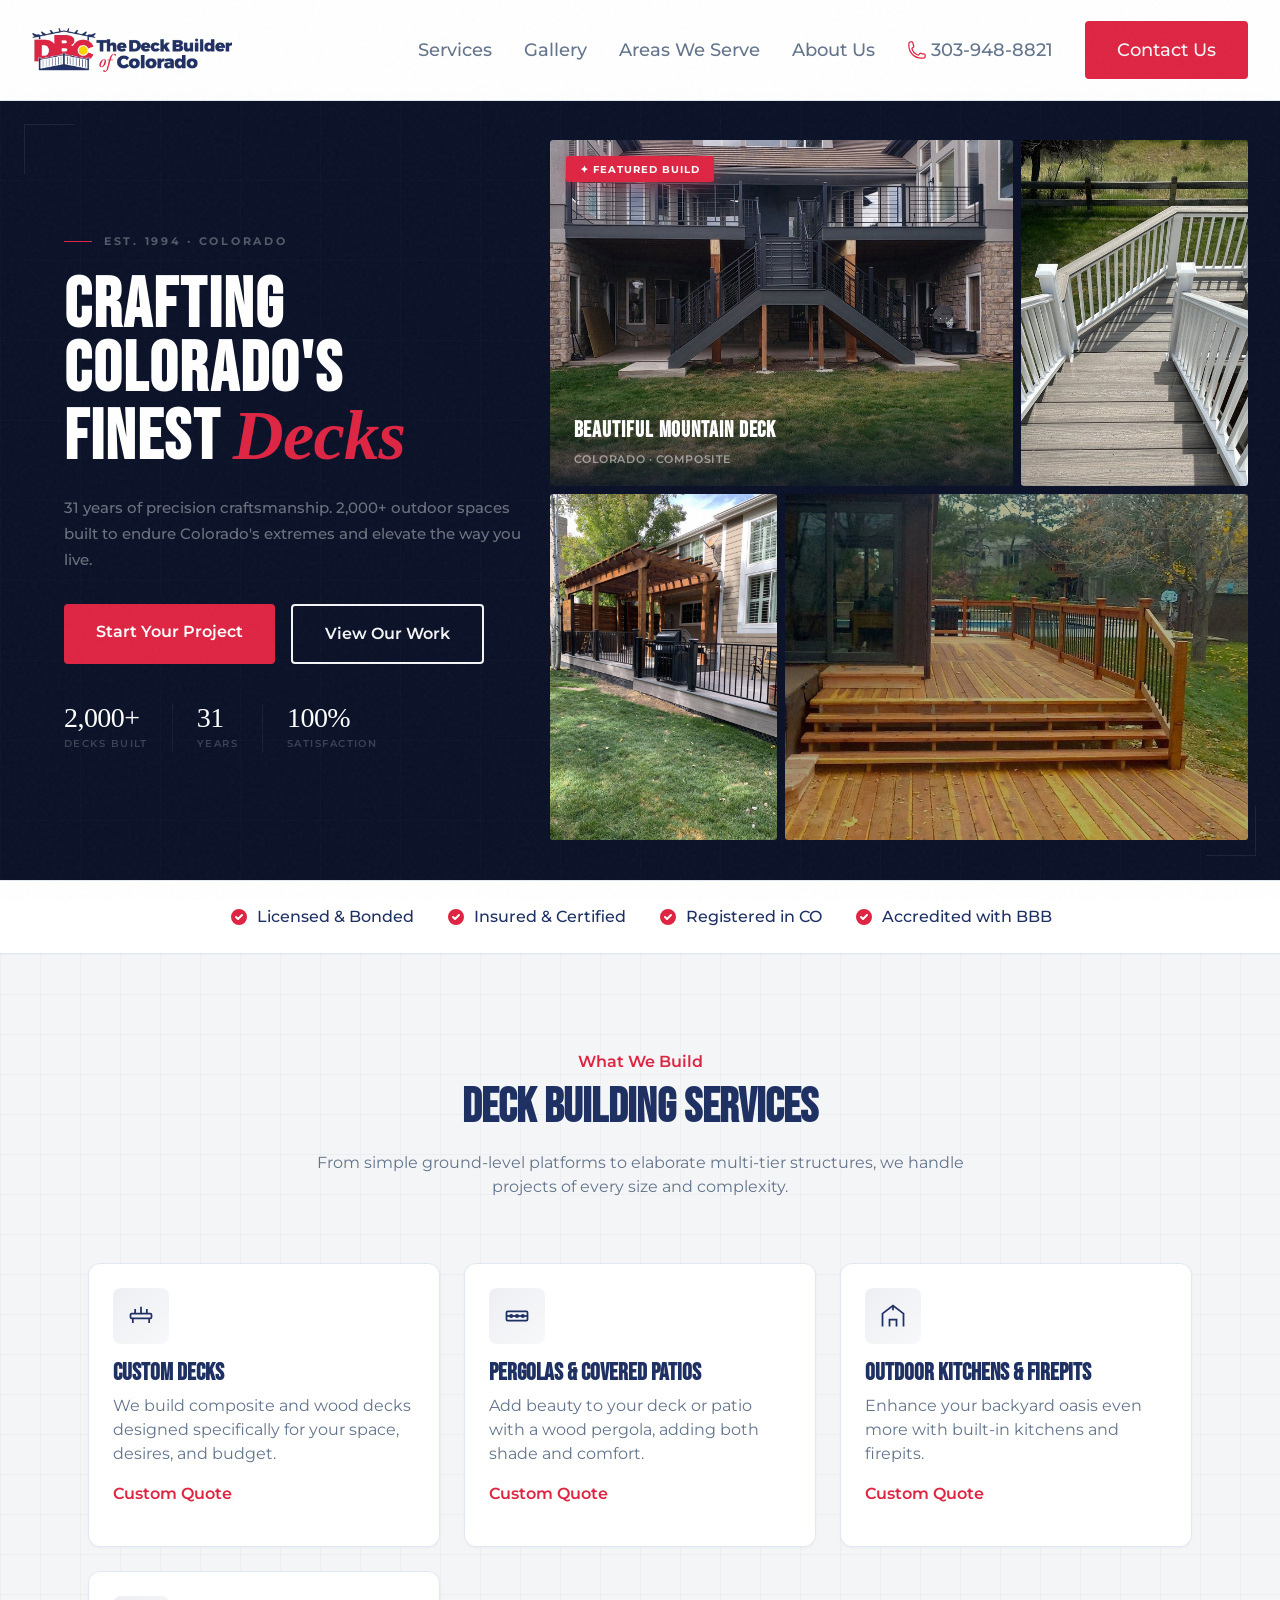
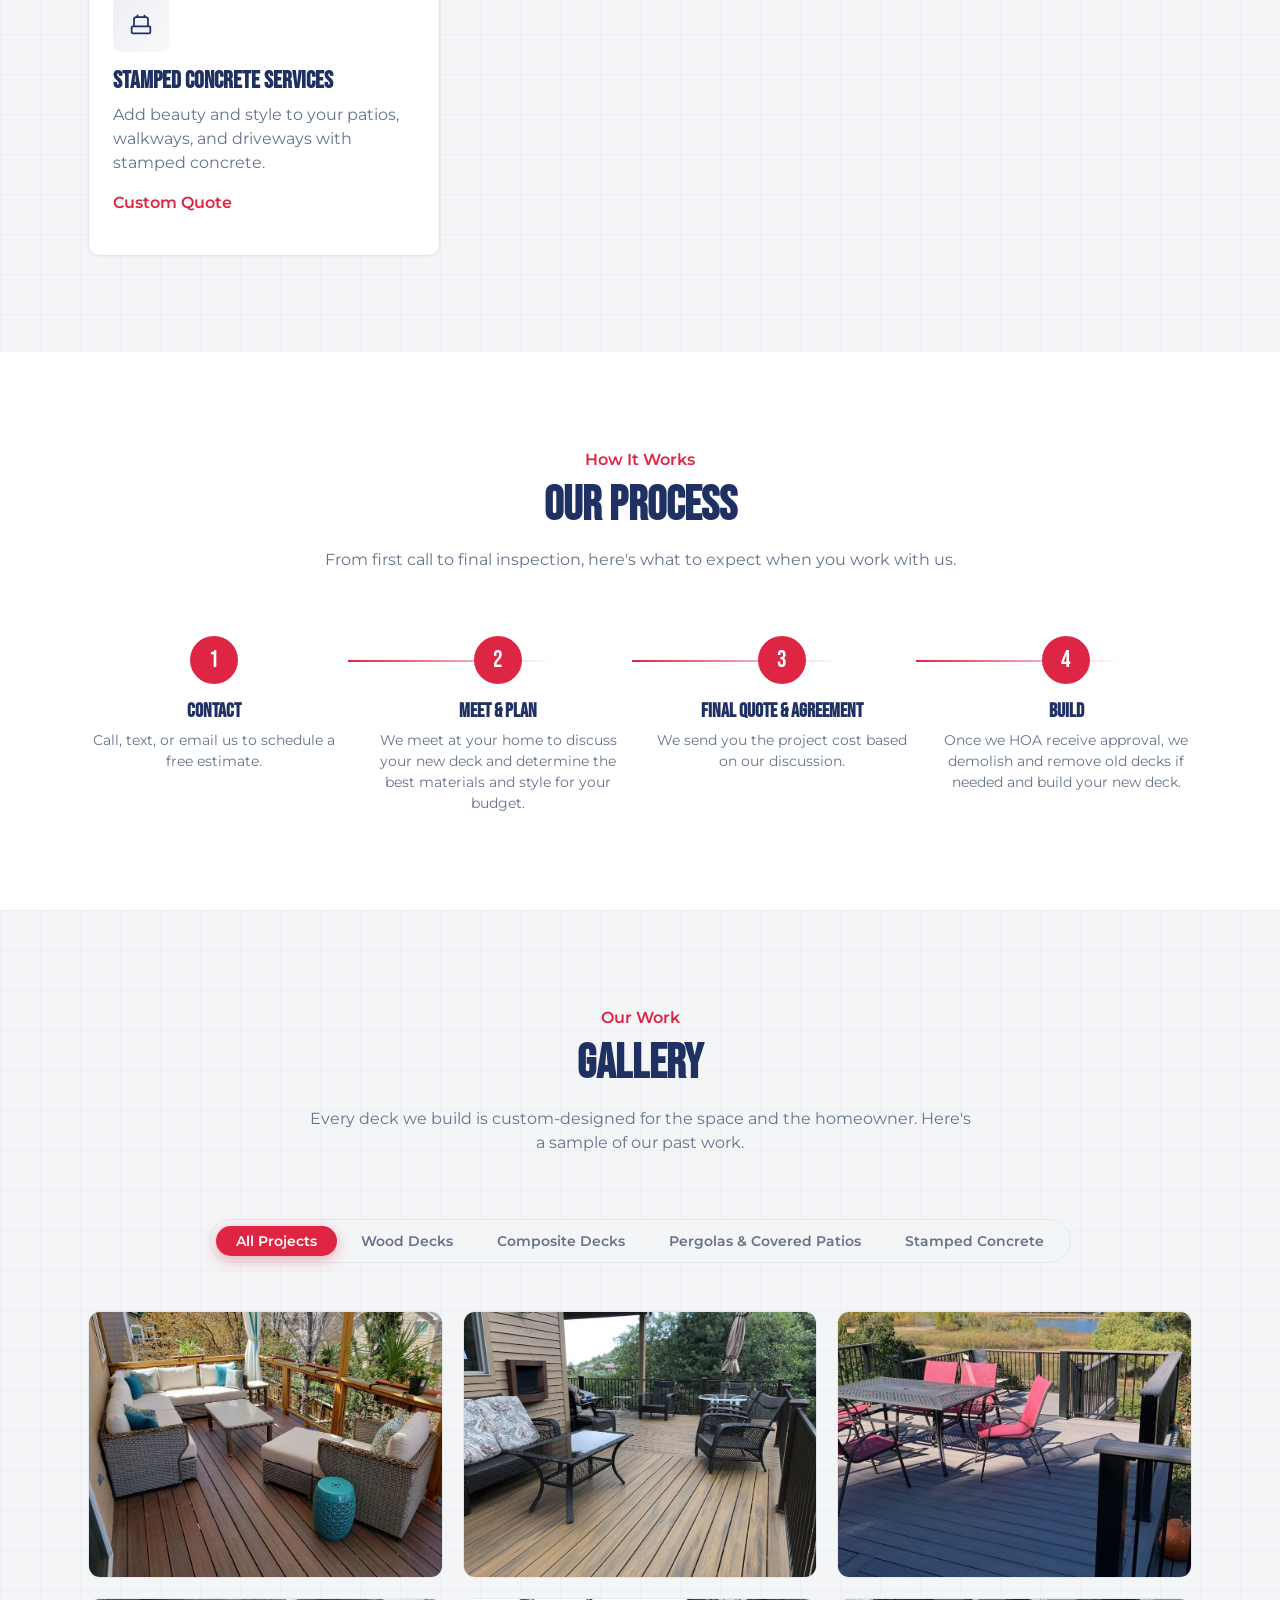
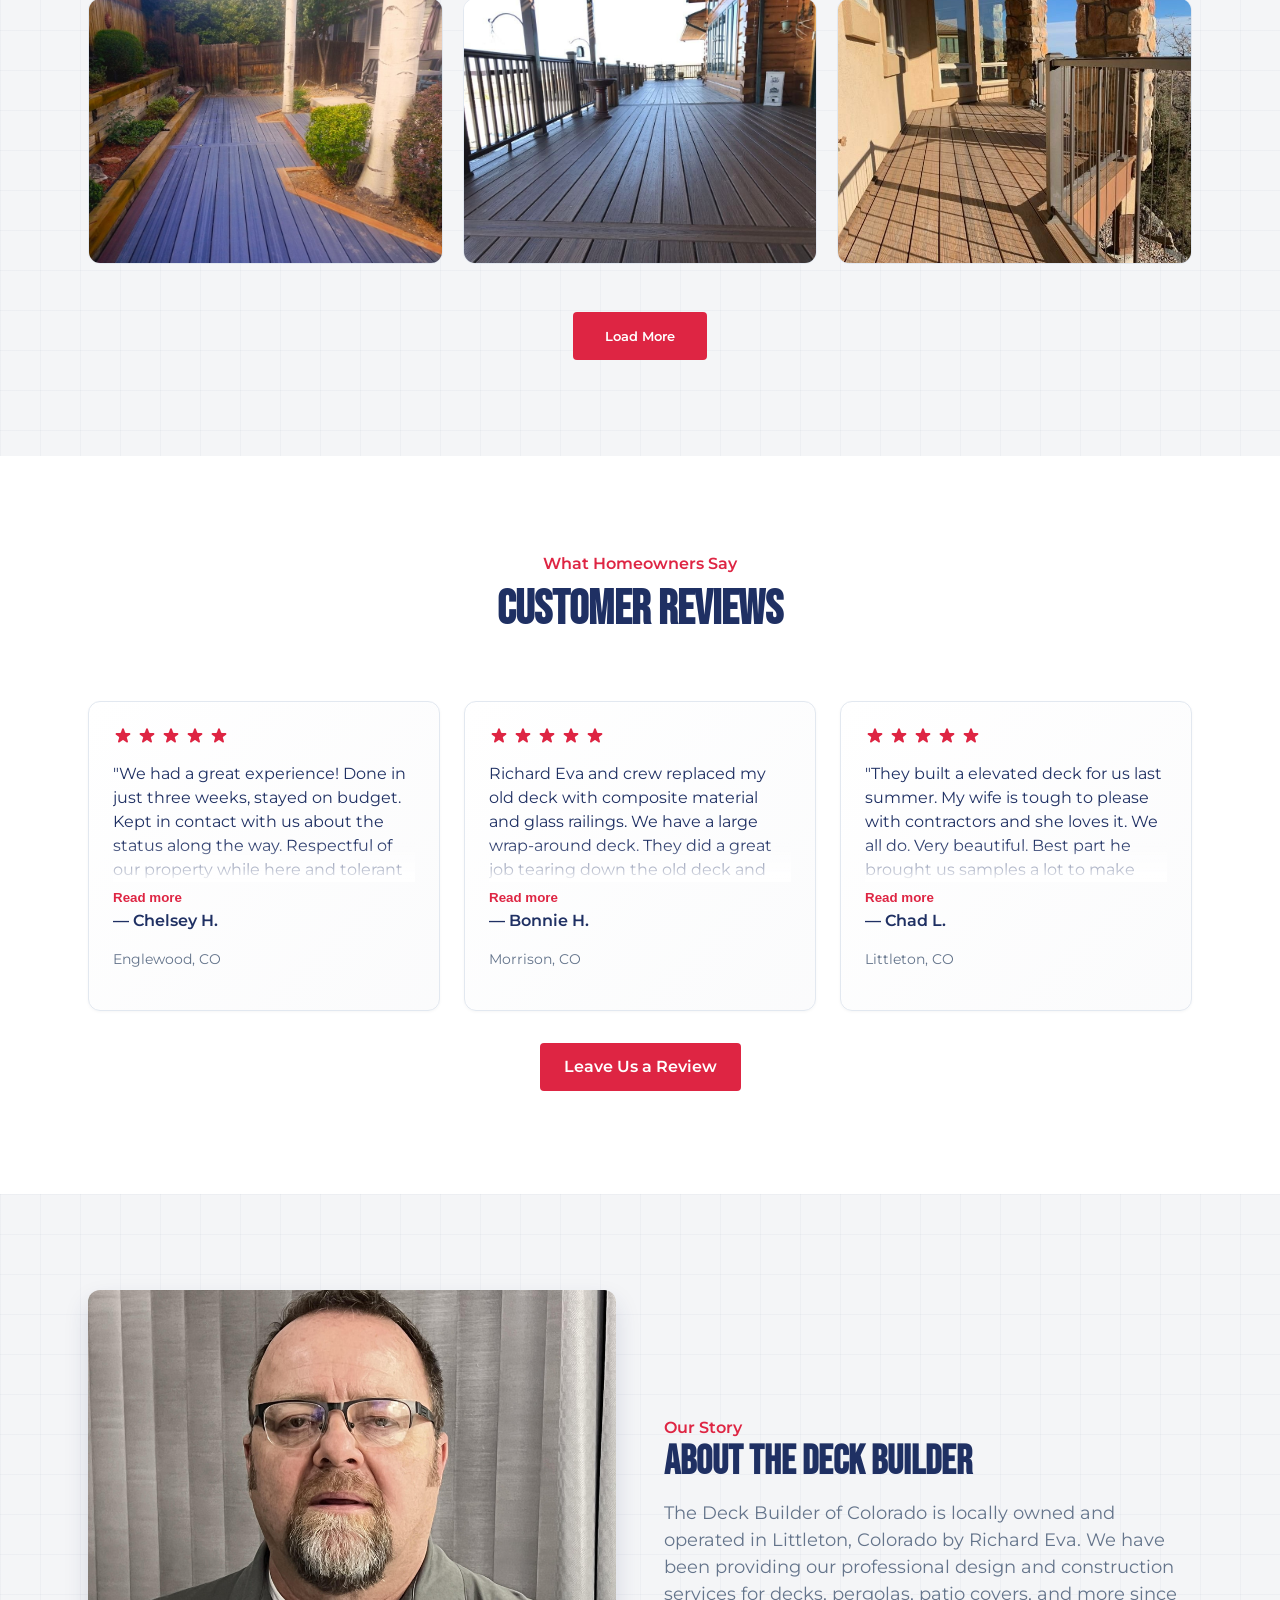
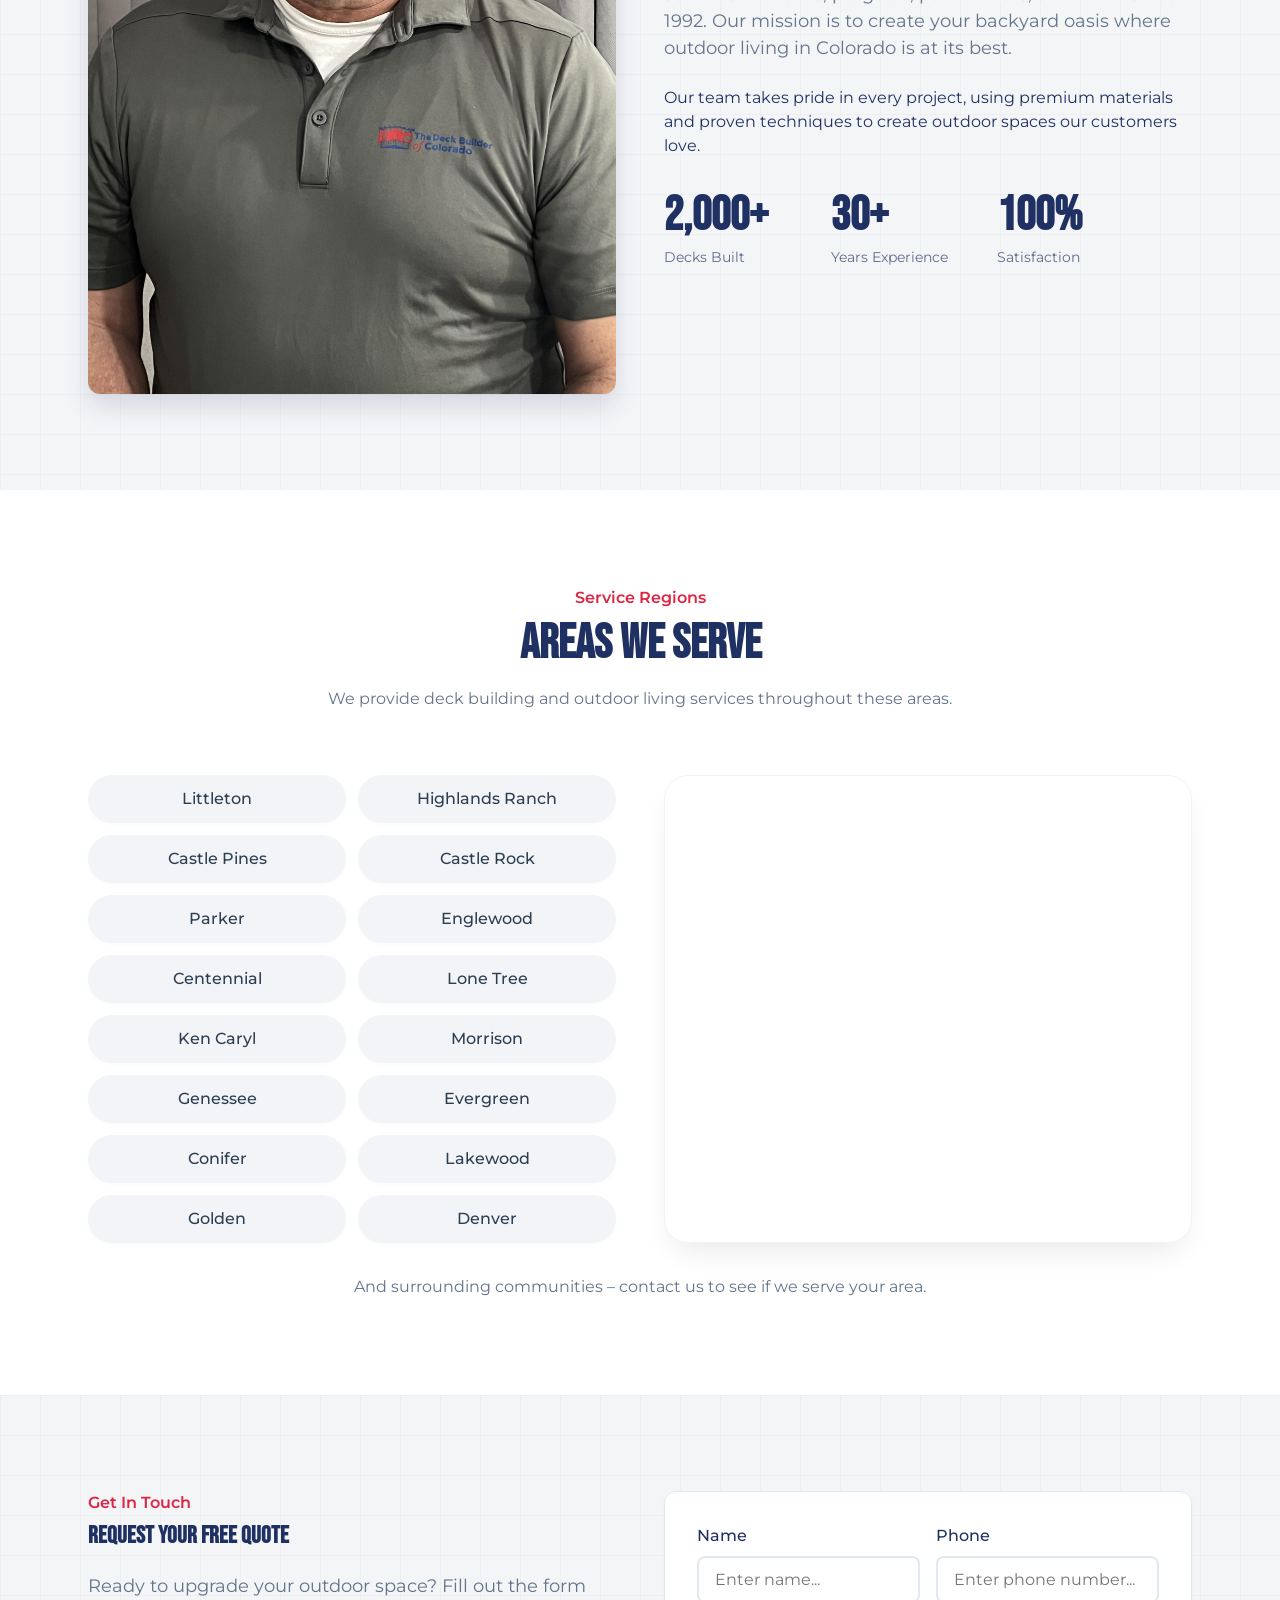
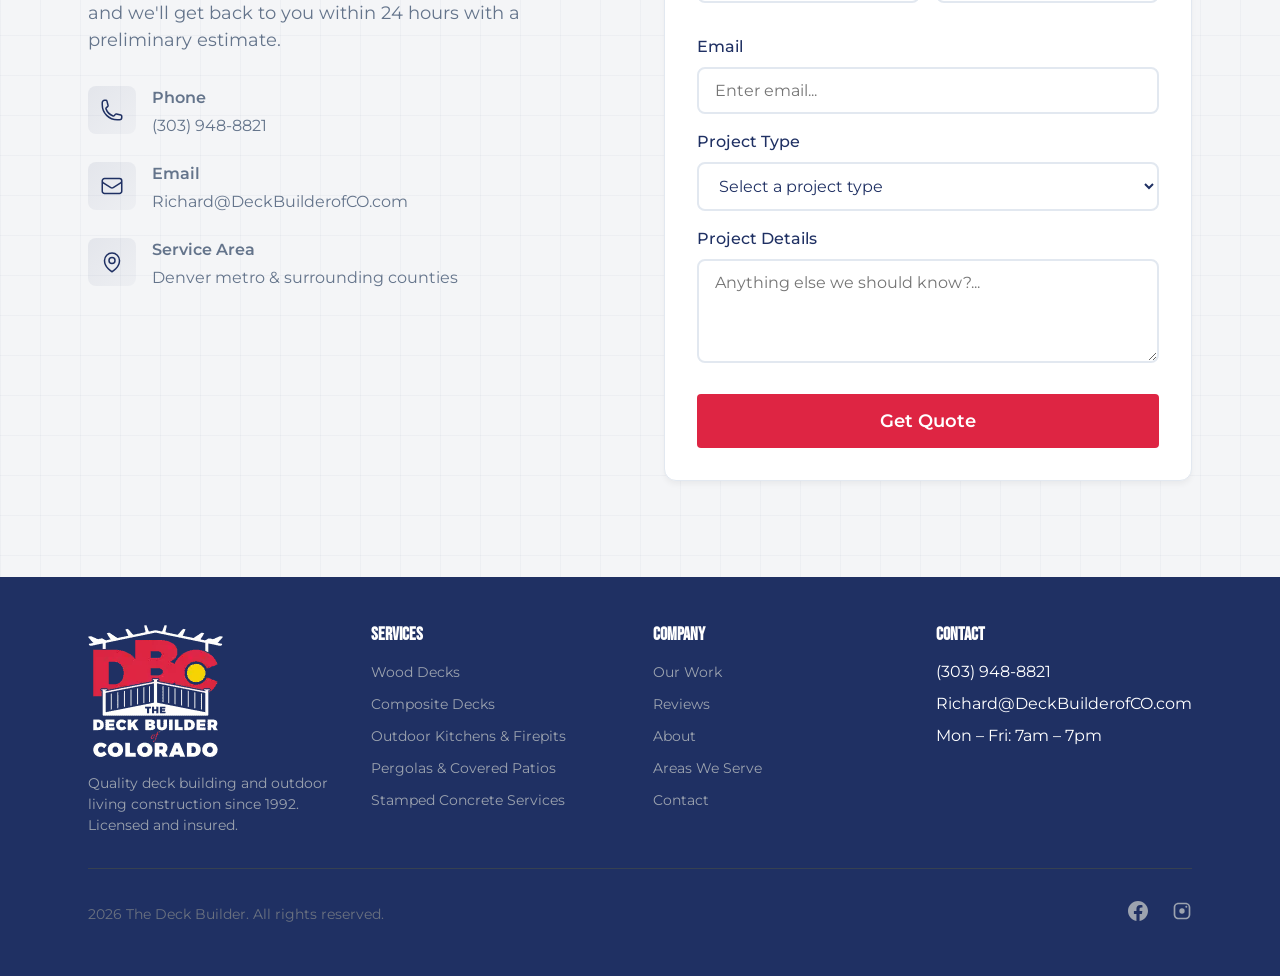
==== commit 84c05d40: "work" ====
--- a/index.html
+++ b/index.html
@@ -6,12 +6,9 @@
     <meta name="viewport" content="width=device-width, initial-scale=1.0">
     <title>The Deck Builder | Custom Deck Construction</title>
 
-    <!-- Fonts -->
-    <link rel="preconnect" href="https://fonts.googleapis.com">
-    <link rel="preconnect" href="https://fonts.gstatic.com" crossorigin>
-    <link
-        href="https://fonts.googleapis.com/css2?family=Bebas+Neue&family=Source+Sans+3:wght@400;500;600;700&family=Montserrat:wght@100;200;300;400;500;600;700;800;900&display=swap"
-        rel="stylesheet">
+    <!-- Meta tags -->
+    <meta name="description" content="Professional Colorado deck builder serving Denver, Littleton, Highlands Ranch, Castle Rock, Parker and surrounding areas with custom decks, pergolas, outdoor kitchens, firepits and stamped concrete services.">
+    <meta name="keywords" content="Colorado deck builder, Denver deck builder, custom decks Colorado, outdoor living contractor Colorado, composite decks Denver, wood deck builder Colorado, pergolas Colorado, covered patios Denver, outdoor kitchens Colorado, firepit installation Denver, stamped concrete Colorado, Littleton deck builder, Highlands Ranch deck contractor, Castle Pines deck builder, Castle Rock deck company, Parker deck builder, Englewood deck contractor, Centennial deck builder, Lone Tree deck company, Ken Caryl deck contractor, Morrison deck builder, Genesee deck company, Evergreen deck builder, Conifer deck contractor, Lakewood deck builder, Golden deck company, backyard living spaces Colorado">
 
     <!-- Modular CSS -->
     <link rel="stylesheet" href="./css/base.css">
@@ -21,17 +18,17 @@
 
     <!-- Components -->
     <script src="./components/Navbar.js"></script>
-    <script src="./components/Footer.js"></script>
-    <script src="./components/Contact.js"></script>
-    <script src="./components/Gallery.js"></script>
-    <script src="./components/Testimonials.js"></script>
+    <script src="./components/Footer.js" defer></script>
+    <script src="./components/Contact.js" defer></script>
+    <script src="./components/Gallery.js" defer></script>
+    <script src="./components/Testimonials.js" defer></script>
 
     <!-- Scripts -->
-    <script src="./scripts/InitMobileMenuFunctionality.js"></script>
-    <script src="./scripts/InitScrollAnimations.js"></script>
+    <script src="./scripts/InitMobileMenuFunctionality.js" defer></script>
+    <script src="./scripts/InitScrollAnimations.js" defer></script>
     <script src="./scripts/Projects.js"></script>
     <script src="./scripts/GalleryControls.js"></script>
-    <script src="./scripts/TestimonialControls.js"></script>
+    <script src="./scripts/TestimonialControls.js" defer></script>
 
     <!-- Google tag (gtag.js) -->
     <script async src="https://www.googletagmanager.com/gtag/js?id=AW-798596772"></script>
@@ -43,7 +40,8 @@
         gtag('config', 'AW-798596772');
     </script>
 
-    <script src="./scripts/google_tags/ReportConversion.js"></script>
+    <script src="./scripts/google_tags/ReportConversion.js" defer></script>
+    <script src="./scripts/google_tags/ReportPhoneLead.js" defer></script>
 </head>
 
 <body>
@@ -57,7 +55,7 @@
         <div class="hero-corner hero-corner--br"></div>
 
         <div class="hero-mobile-bg">
-            <img src="../images/banner-COMPRESSED.jpg" alt="">
+            <img src="../images/banner-COMPRESSED.jpg" fetchpriority="high" alt="">
         </div>
 
         <div class="hero-left">
@@ -74,7 +72,7 @@
                     <a
                         href="tel:+13039488821" 
                         class="btn-secondary mobile-phone-cta"
-                        onclick="return gtag_report_conversion('tel:+13039488821');"
+                        onclick="return gtag_report_phone_conversion('tel:+13039488821');"
                     >
                         303-948-8821
                     </a>
--- a/css/base.css
+++ b/css/base.css
@@ -15,8 +15,63 @@
     --red: #DE2543;
 
     --font-display: 'Bebas Neue', sans-serif;
-    --font-body: 'Source Sans 3', sans-serif;
     --font-ui: 'Montserrat', sans-serif;
+}
+
+/* Fonts */
+/* montserrat-regular - latin */
+@font-face {
+    font-display: swap;
+    /* Check https://developer.mozilla.org/en-US/docs/Web/CSS/@font-face/font-display for other options. */
+    font-family: 'Montserrat';
+    font-style: normal;
+    font-weight: 400;
+    src: url('../fonts/montserrat/montserrat-v31-latin-regular.woff2') format('woff2');
+    /* Chrome 36+, Opera 23+, Firefox 39+, Safari 12+, iOS 10+ */
+}
+
+/* montserrat-500 - latin */
+@font-face {
+    font-display: swap;
+    /* Check https://developer.mozilla.org/en-US/docs/Web/CSS/@font-face/font-display for other options. */
+    font-family: 'Montserrat';
+    font-style: normal;
+    font-weight: 500;
+    src: url('../fonts/montserrat/montserrat-v31-latin-500.woff2') format('woff2');
+    /* Chrome 36+, Opera 23+, Firefox 39+, Safari 12+, iOS 10+ */
+}
+
+/* montserrat-600 - latin */
+@font-face {
+    font-display: swap;
+    /* Check https://developer.mozilla.org/en-US/docs/Web/CSS/@font-face/font-display for other options. */
+    font-family: 'Montserrat';
+    font-style: normal;
+    font-weight: 600;
+    src: url('../fonts/montserrat/montserrat-v31-latin-600.woff2') format('woff2');
+    /* Chrome 36+, Opera 23+, Firefox 39+, Safari 12+, iOS 10+ */
+}
+
+/* montserrat-700 - latin */
+@font-face {
+    font-display: swap;
+    /* Check https://developer.mozilla.org/en-US/docs/Web/CSS/@font-face/font-display for other options. */
+    font-family: 'Montserrat';
+    font-style: normal;
+    font-weight: 700;
+    src: url('../fonts/montserrat/montserrat-v31-latin-700.woff2') format('woff2');
+    /* Chrome 36+, Opera 23+, Firefox 39+, Safari 12+, iOS 10+ */
+}
+
+/* bebas-neue-regular - latin */
+@font-face {
+    font-display: swap;
+    /* Check https://developer.mozilla.org/en-US/docs/Web/CSS/@font-face/font-display for other options. */
+    font-family: 'Bebas Neue';
+    font-style: normal;
+    font-weight: 400;
+    src: url('../fonts/bebas-neue-v16-latin-regular.woff2') format('woff2');
+    /* Chrome 36+, Opera 23+, Firefox 39+, Safari 12+, iOS 10+ */
 }
 
 *,
@@ -32,7 +87,7 @@
 }
 
 body {
-    font-family: var(--font-body);
+    font-family: var(--font-ui);
     background: var(--bg);
     color: var(--fg);
     line-height: 1.5;
